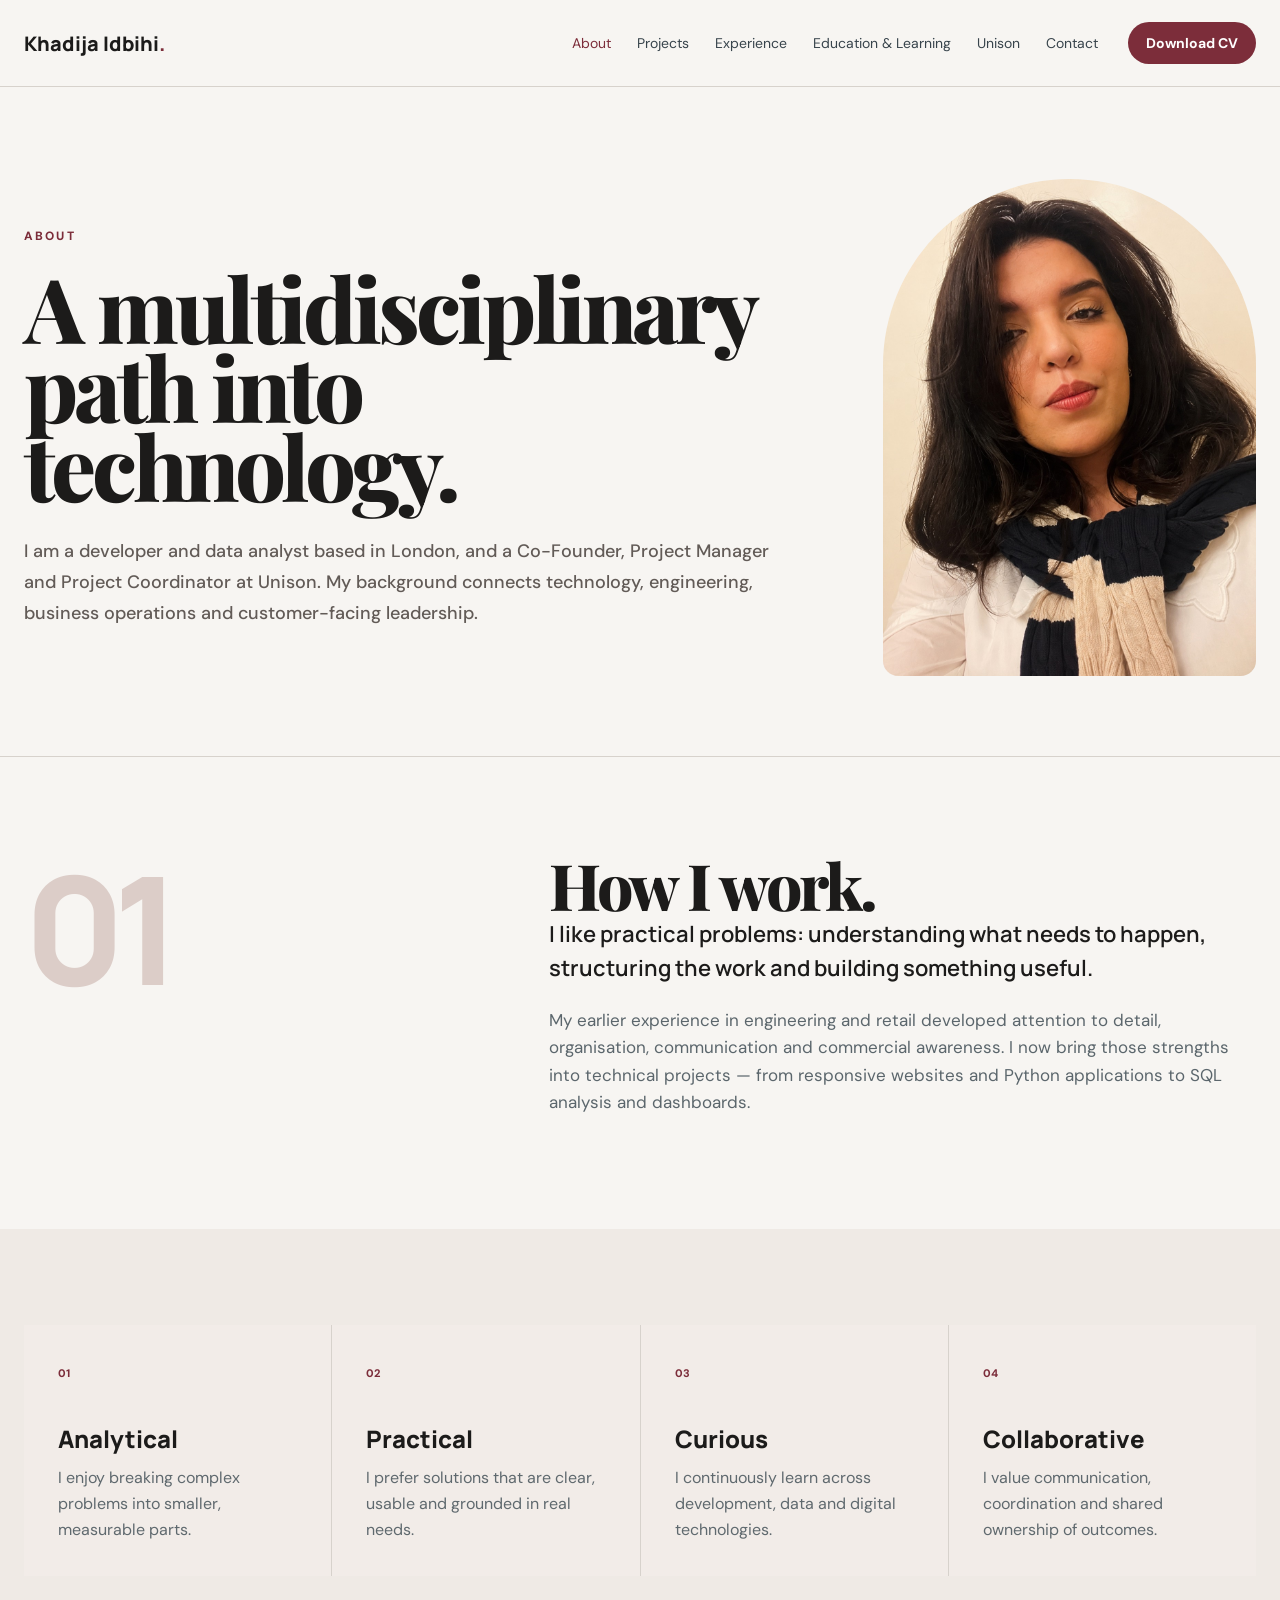
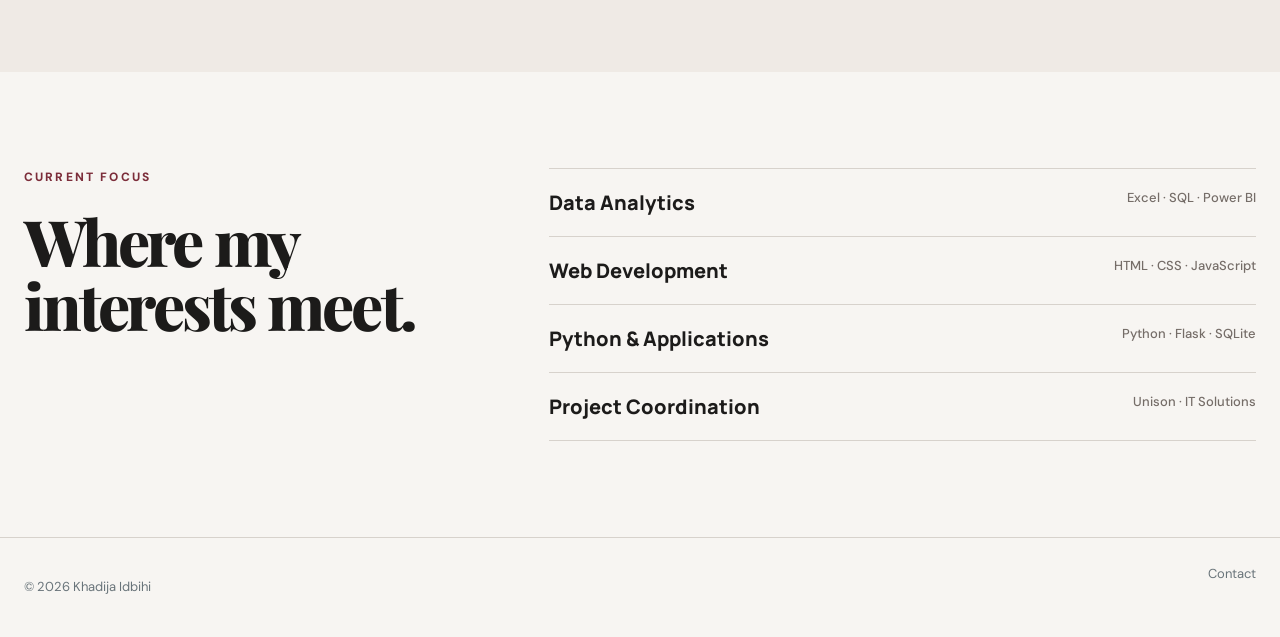
==== about.html @ ddf551ea "nuova versione" ====
<!DOCTYPE html><html lang="en"><head><meta charset="UTF-8"><meta name="viewport" content="width=device-width, initial-scale=1.0"><title>About | Khadija Idbihi</title><link rel="preconnect" href="https://fonts.googleapis.com"><link rel="preconnect" href="https://fonts.gstatic.com" crossorigin><link href="https://fonts.googleapis.com/css2?family=DM+Sans:wght@400;500;600;700&family=Manrope:wght@500;600;700;800&family=Playfair+Display:wght@600;700&display=swap" rel="stylesheet"><link rel="stylesheet" href="./css/style.css"><script defer src="./js/site.js"></script></head><body>
<header class="site-header"><div class="container nav-wrap"><a class="logo" href="./index.html">Khadija Idbihi<span>.</span></a><button class="menu-toggle" aria-label="Open navigation" aria-expanded="false"><span></span><span></span><span></span></button><nav class="main-nav"><a class="active-link" href="./about.html">About</a><a href="./projects.html">Projects</a><a href="./experience.html">Experience</a><a href="./learning.html">Education & Learning</a><a href="./unison.html">Unison</a><a href="./contact.html">Contact</a></nav><a class="btn btn-dark btn-small nav-cv" href="./assets/Khadija_Idbihi_Tech_CV.pdf" download>Download CV</a></div></header>
<main><section class="page-hero"><div class="container about-hero-grid"><div><p class="eyebrow">ABOUT</p><h1>A multidisciplinary<br>path into technology.</h1><p class="about-intro">I am a developer and data analyst based in London, and a Co-Founder, Project Manager and Project Coordinator at Unison. My background connects technology, engineering, business operations and customer-facing leadership.</p></div><figure class="about-portrait"><img src="./images/khadija-profile.jpg" alt="Portrait of Khadija Idbihi"></figure></div></section>
<section class="section"><div class="container story-grid"><div class="story-number">01</div><div><h2>How I work.</h2><p class="lead">I like practical problems: understanding what needs to happen, structuring the work and building something useful.</p><p>My earlier experience in engineering and retail developed attention to detail, organisation, communication and commercial awareness. I now bring those strengths into technical projects — from responsive websites and Python applications to SQL analysis and dashboards.</p></div></div></section>
<section class="section section-soft"><div class="container values-grid"><article><span>01</span><h3>Analytical</h3><p>I enjoy breaking complex problems into smaller, measurable parts.</p></article><article><span>02</span><h3>Practical</h3><p>I prefer solutions that are clear, usable and grounded in real needs.</p></article><article><span>03</span><h3>Curious</h3><p>I continuously learn across development, data and digital technologies.</p></article><article><span>04</span><h3>Collaborative</h3><p>I value communication, coordination and shared ownership of outcomes.</p></article></div></section>
<section class="section"><div class="container about-focus"><div><p class="section-label">CURRENT FOCUS</p><h2>Where my interests meet.</h2></div><div class="interest-lines"><a href="./projects.html">Data Analytics <span>Excel · SQL · Power BI</span></a><a href="./projects.html">Web Development <span>HTML · CSS · JavaScript</span></a><a href="./projects.html">Python & Applications <span>Python · Flask · SQLite</span></a><a href="./unison.html">Project Coordination <span>Unison · IT Solutions</span></a></div></div></section></main>
<footer class="site-footer"><div class="container footer-wrap"><p>© <span data-current-year></span> Khadija Idbihi</p><a href="./contact.html">Contact</a></div></footer></body></html>
---- css/style.css ----
:root{
  --ink:#14212a;
  --muted:#667078;
  --paper:#f7f6f1;
  --white:#fff;
  --line:#dedfd9;
  --teal:#0d6f68;
  --teal-soft:#dbe9e5;
  --terracotta:#c85a37;
  --soft:#ecebe5;
  --dark:#111d24;
  --max:1320px;
}
*{box-sizing:border-box}
html{scroll-behavior:smooth}
body{margin:0;background:var(--paper);color:var(--ink);font-family:'DM Sans',sans-serif;line-height:1.6}
a{color:inherit;text-decoration:none}
button,input{font:inherit}
img{max-width:100%}
.container{width:min(calc(100% - 48px),var(--max));margin:0 auto}
.skip-link{position:absolute;left:-9999px}.skip-link:focus{left:16px;top:16px;z-index:99;background:#fff;padding:10px 14px}
.site-header{position:sticky;top:0;z-index:50;background:rgba(247,246,241,.94);backdrop-filter:blur(14px);border-bottom:1px solid var(--line)}
.nav-wrap{min-height:86px;display:flex;align-items:center;gap:26px}
.logo{font:800 20px 'Manrope',sans-serif;white-space:nowrap}.logo span{color:var(--teal)}
.main-nav{margin-left:auto;display:flex;gap:26px;align-items:center}.main-nav a,.simple-nav a{font-size:14px;color:#38444c}.main-nav a:hover,.main-nav .active-link,.simple-nav a:hover{color:var(--teal)}
.simple-nav{margin-left:auto;display:flex;gap:28px}
.nav-cv{margin-left:4px}
.menu-toggle{display:none;background:none;border:0;padding:7px}.menu-toggle span{display:block;width:24px;height:2px;background:var(--ink);margin:5px}
.btn{display:inline-flex;align-items:center;justify-content:center;min-height:48px;padding:0 22px;border-radius:4px;font-weight:700;font-size:14px;border:1px solid transparent;transition:.2s ease}
.btn:hover{transform:translateY(-2px)}.btn-dark{background:var(--dark);color:#fff}.btn-outline{border-color:#69747b;background:transparent}.btn-small{min-height:42px;padding:0 17px}.btn-light-on-dark{background:#fff;color:var(--dark)}
.eyebrow,.section-label{font-size:12px;font-weight:800;letter-spacing:.16em;color:var(--terracotta);margin:0 0 22px}
.light-label{color:#8bd0c8}
.hero-home{padding:86px 0 72px}.hero-simple{display:grid;grid-template-columns:minmax(0,1.55fr) minmax(300px,.65fr);gap:90px;align-items:end}.hero-copy h1,.page-hero h1,.case-hero h1,.contact-page h1{font:800 clamp(66px,9vw,142px)/.88 'Manrope',sans-serif;letter-spacing:-.07em;margin:0;color:#0e1a22}.hero-role{font:700 clamp(23px,2vw,34px) 'Manrope',sans-serif;margin:34px 0 14px}.hero-description{max-width:780px;font-size:18px;color:#49545b;margin:0}.hero-actions{display:flex;gap:12px;margin-top:32px}.hero-facts{display:flex;gap:52px;border-top:1px solid var(--line);margin-top:46px;padding-top:22px;flex-wrap:wrap}.hero-facts span{font-weight:700;font-size:14px}.hero-facts small{display:block;color:var(--muted);font-weight:600;font-size:10px;letter-spacing:.12em;text-transform:uppercase;margin-bottom:5px}
.hero-intro-card{border-top:4px solid var(--teal);padding:26px 0 8px}.intro-number{display:block;color:var(--teal);font-size:12px;font-weight:800;letter-spacing:.12em;margin-bottom:62px}.hero-intro-card p{font:600 23px/1.45 'Manrope',sans-serif;margin:0 0 34px}.arrow-link{display:inline-flex;gap:8px;align-items:center;font-weight:800;font-size:14px}.arrow-link:hover{color:var(--teal)}
.home-strip{border-top:1px solid var(--line);border-bottom:1px solid var(--line)}.strip-grid{display:grid;grid-template-columns:repeat(4,1fr)}.strip-grid>div{padding:25px 26px;border-right:1px solid var(--line)}.strip-grid>div:first-child{border-left:1px solid var(--line)}.strip-grid span{color:var(--terracotta);font-size:11px;font-weight:800}.strip-grid strong{display:block;font:700 16px 'Manrope',sans-serif;margin-top:12px}.strip-grid p{margin:5px 0 0;color:var(--muted);font-size:13px}
.section{padding:96px 0}.section-soft{background:var(--soft)}.section-dark{background:var(--dark);color:#fff}.section-heading{display:flex;justify-content:space-between;align-items:flex-end;gap:30px;margin-bottom:46px}.section-heading h2,.home-unison h2,.home-footer-cta h2,.story-grid h2,.case-two-col h2,.about-focus h2,.unison-story h2,.future-links h2{font:800 clamp(36px,5vw,68px)/1 'Manrope',sans-serif;letter-spacing:-.05em;margin:0}.compact-heading{align-items:flex-end}
.projects-grid{display:grid;grid-template-columns:repeat(2,1fr);gap:26px}.projects-grid-home{grid-template-columns:repeat(3,1fr)}.project-card{background:#fff;border:1px solid var(--line);display:flex;flex-direction:column;min-width:0}.project-card-compact .project-card-body p{font-size:14px}.project-visual{height:270px;padding:24px;display:flex;flex-direction:column;justify-content:space-between;overflow:hidden;position:relative}.project-visual:after{content:'';width:210px;height:210px;border:1px solid rgba(255,255,255,.22);position:absolute;border-radius:50%;right:-42px;bottom:-90px}.project-visual-kicker{font-size:11px;letter-spacing:.12em;text-transform:uppercase;font-weight:800}.project-visual strong{font:800 clamp(38px,5vw,76px)/1 'Manrope',sans-serif;letter-spacing:-.06em}.project-visual small{font-size:13px}.visual-data{background:#112129;color:#aee0d9}.visual-web{background:#d9d8d1;color:#182027}.visual-python{background:#0d6f68;color:#fff}.visual-cloud{background:#c85a37;color:#fff}.project-card-body{padding:26px;display:flex;flex-direction:column;flex:1}.project-meta{display:flex;justify-content:space-between;color:var(--muted);font-size:11px;text-transform:uppercase;letter-spacing:.08em;font-weight:700}.project-card h2{font:800 27px/1.1 'Manrope',sans-serif;letter-spacing:-.04em;margin:18px 0 12px}.project-card p{color:#566168;margin:0 0 22px}.tags{display:flex;flex-wrap:wrap;gap:7px;margin:auto 0 22px}.tags span{font-size:11px;background:#f0f2f2;padding:6px 9px;border-radius:2px;font-weight:700}
.home-unison{border-top:1px solid var(--line)}.unison-teaser{display:grid;grid-template-columns:1fr 1fr;gap:80px;align-items:start}.unison-teaser p{font-size:18px;color:#4f5a60;margin-top:0}.role-line{font-size:14px!important;color:var(--ink)!important}.home-footer-cta{background:var(--teal);color:#fff;padding:66px 0}.cta-row{display:flex;align-items:end;justify-content:space-between;gap:30px}.home-footer-cta .section-label{color:#d4eee9}.home-footer-cta h2{color:#fff}
.site-footer{border-top:1px solid var(--line);padding:26px 0}.footer-wrap{display:flex;justify-content:space-between;gap:20px;color:#69747a;font-size:13px}.footer-wrap div{display:flex;gap:22px}
.page-hero{padding:92px 0 80px;border-bottom:1px solid var(--line)}.page-hero-grid{display:grid;grid-template-columns:1.3fr .7fr;gap:90px;align-items:end}.page-hero h1{font-size:clamp(58px,7vw,108px)}.page-hero-grid>p{font:500 20px/1.55 'Manrope',sans-serif;color:#59646a;margin:0 0 8px}
.projects-toolbar{display:flex;justify-content:space-between;gap:24px;align-items:center;margin-bottom:40px}.filter-bar{display:flex;gap:8px;flex-wrap:wrap}.filter-bar button{border:1px solid #bdc4c7;background:transparent;padding:10px 14px;cursor:pointer;font-size:13px;font-weight:700;color:#475259}.filter-bar button.active,.filter-bar button:hover{background:var(--dark);color:#fff;border-color:var(--dark)}.project-count{font-size:12px;color:var(--muted);font-weight:700}.projects-grid-all{grid-template-columns:repeat(2,1fr)}
.story-grid,.case-two-col,.unison-story,.future-links,.about-focus,.transferable{display:grid;grid-template-columns:.75fr 1.25fr;gap:100px}.story-number{font:800 150px/1 'Manrope',sans-serif;color:#d7d9d5;letter-spacing:-.08em}.lead{font:600 22px/1.55 'Manrope',sans-serif;margin-top:0}.story-grid p:not(.lead),.case-two-col p,.unison-story p{color:#5b666c;font-size:17px}.values-grid{display:grid;grid-template-columns:repeat(4,1fr);gap:1px;background:#d7d9d5}.values-grid article{background:var(--soft);padding:34px}.values-grid article span,.role-grid article span,.service-grid article span{font-size:11px;font-weight:800;color:var(--terracotta)}.values-grid h3,.role-grid h3{font:800 24px 'Manrope',sans-serif;margin:38px 0 10px}.values-grid p{color:#5f696e;margin:0}.interest-lines a{display:flex;justify-content:space-between;gap:20px;border-top:1px solid var(--line);padding:20px 0;font:800 20px 'Manrope',sans-serif}.interest-lines a:last-child{border-bottom:1px solid var(--line)}.interest-lines span{font:500 13px 'DM Sans',sans-serif;color:var(--muted)}
.timeline-page article{display:grid;grid-template-columns:220px 1fr;gap:60px;padding:34px 0;border-top:1px solid var(--line)}.timeline-page article:last-child{border-bottom:1px solid var(--line)}.timeline-page time{font-weight:800;color:var(--terracotta);font-size:13px}.timeline-page span{font-size:12px;color:var(--muted);text-transform:uppercase;letter-spacing:.08em}.timeline-page h2{font:800 31px 'Manrope',sans-serif;margin:9px 0}.timeline-page p{color:#5c676d;margin:0;max-width:780px}.skill-pills{display:flex;flex-wrap:wrap;gap:10px}.skill-pills span{border:1px solid #42515b;padding:11px 14px;font-size:13px;color:#e5ecef}
.education-list article{display:grid;grid-template-columns:220px 1fr;padding:26px 0;border-top:1px solid var(--line)}.education-list article:last-child{border-bottom:1px solid var(--line)}.education-list span{color:var(--terracotta);font-size:13px;font-weight:800}.education-list h3{font:800 25px 'Manrope',sans-serif;margin:0 0 3px}.education-list p{color:var(--muted);margin:0}.learning-grid{display:grid;grid-template-columns:repeat(2,1fr);gap:1px;background:#d5d8d6}.learning-card{background:var(--soft);padding:30px;display:grid;grid-template-columns:54px 1fr;gap:20px}.learning-index{font:800 22px 'Manrope',sans-serif;color:#aeb5b6}.learning-area{font-size:11px;text-transform:uppercase;letter-spacing:.1em;color:var(--teal);font-weight:800}.learning-card h2{font:800 23px/1.2 'Manrope',sans-serif;margin:13px 0 7px}.learning-card p{margin:0;color:var(--muted)}.learning-note{color:var(--muted);font-size:13px;margin-top:26px}.learning-note code{background:#e0e4e4;padding:2px 5px}
.case-hero{padding:84px 0}.case-hero h1{font-size:clamp(52px,7vw,106px);max-width:1100px}.case-summary{font:500 20px/1.55 'Manrope',sans-serif;max-width:820px;color:#566168}.case-meta{display:flex;gap:50px;margin:34px 0}.case-meta small{display:block;color:var(--muted);text-transform:uppercase;font-size:10px;letter-spacing:.12em}.case-meta strong{font-size:14px}.case-visual{height:440px;padding:40px;margin-top:54px;display:flex;flex-direction:column;justify-content:space-between}.case-visual span{font-size:12px;letter-spacing:.12em;text-transform:uppercase;font-weight:800}.case-visual strong{font:800 clamp(70px,12vw,180px)/.8 'Manrope',sans-serif;letter-spacing:-.08em}.case-visual small{font-size:16px}.case-tags{margin-top:25px}.process-list{list-style:none;margin:0;padding:0}.process-list li{display:grid;grid-template-columns:55px 1fr;gap:20px;padding:20px 0;border-top:1px solid var(--line)}.process-list li:last-child{border-bottom:1px solid var(--line)}.process-list span{font-size:11px;color:var(--terracotta);font-weight:800}.process-list p{margin:0;color:var(--ink)}.outcomes-list{margin:0;padding-left:18px}.outcomes-list li{margin:0 0 15px}.case-actions{display:flex;gap:10px;margin-top:32px;flex-wrap:wrap}.project-note{color:#c7d0d4;font-size:13px}
.unison-hero{padding:110px 0 100px;background:var(--dark);color:#fff}.unison-hero .eyebrow{color:#83cfc6}.unison-hero h1{font:800 clamp(110px,20vw,320px)/.75 'Manrope',sans-serif;letter-spacing:-.09em;margin:30px 0 54px}.unison-subtitle{font:600 clamp(22px,3vw,40px) 'Manrope',sans-serif;max-width:900px}.launch-badge{display:inline-block;border:1px solid #48606b;padding:10px 14px;color:#b8c5ca;font-size:12px}.role-grid{display:grid;grid-template-columns:repeat(3,1fr);gap:1px;background:#d2d5d3}.role-grid article{background:var(--soft);padding:34px}.role-grid p{color:#5b666c}.service-grid{display:grid;grid-template-columns:repeat(4,1fr);border-top:1px solid #394850;border-left:1px solid #394850}.service-grid article{padding:35px;border-right:1px solid #394850;border-bottom:1px solid #394850}.service-grid h3{font:700 24px 'Manrope',sans-serif}.social-launch-grid{display:grid;grid-template-columns:1fr 1fr;gap:10px}.social-launch-grid a{display:flex;justify-content:space-between;gap:20px;padding:20px;border:1px solid var(--line);font-weight:800}.social-launch-grid a span{color:var(--muted);font-weight:500;font-size:12px}
.contact-page{min-height:calc(100vh - 150px);padding:100px 0}.contact-page-grid{display:grid;grid-template-columns:1.2fr .8fr;gap:90px}.contact-page h1{font-size:clamp(60px,8vw,120px)}.contact-page-grid>div>p:last-child{font-size:18px;color:#5c676e;max-width:720px}.contact-stack a,.contact-stack>div{display:block;border-top:1px solid var(--line);padding:22px 0}.contact-stack>*:last-child{border-bottom:1px solid var(--line)}.contact-stack span{display:block;font-size:10px;text-transform:uppercase;letter-spacing:.12em;color:var(--muted);font-weight:800}.contact-stack strong{font:700 18px 'Manrope',sans-serif;display:block;margin-top:5px}
/* Portfolio refinements */
.hero-unison-role{margin:0 0 16px;font:700 15px/1.5 'Manrope',sans-serif;color:var(--teal)}
.hero-unison-role a{text-decoration:underline;text-underline-offset:3px}
.hero-unison-role span{font-weight:600;color:var(--muted)}
.page-hero-clean{padding:74px 0 62px}
.page-hero-clean .page-hero-grid{align-items:center}
.page-hero-clean h1{font-size:clamp(54px,6.4vw,94px)}
.page-hero-note{max-width:520px;border-left:3px solid var(--teal);padding-left:24px}
.page-hero-note strong{font:800 18px 'Manrope',sans-serif;color:var(--ink)}
.page-hero-note p{font:400 16px/1.65 'DM Sans',sans-serif;color:var(--muted);margin:8px 0 0}

/* Tablet */
@media(max-width:1180px){
  .container{width:min(calc(100% - 40px),var(--max))}
  .nav-wrap{gap:18px}
  .main-nav{gap:17px}
  .main-nav a{font-size:12px}
  .hero-simple{grid-template-columns:minmax(0,1.35fr) minmax(270px,.65fr);gap:54px}
  .hero-copy h1{font-size:clamp(72px,10vw,118px)}
  .projects-grid-home{grid-template-columns:repeat(2,1fr)}
  .project-card h2{font-size:24px}
  .page-hero-grid{gap:54px}
  .values-grid,.service-grid{grid-template-columns:repeat(2,1fr)}
}

@media(max-width:960px){
  .nav-wrap{min-height:74px}
  .menu-toggle{display:block;margin-left:auto}
  .main-nav{display:none;position:absolute;top:74px;left:0;right:0;background:var(--paper);padding:24px 22px;border-bottom:1px solid var(--line);flex-direction:column;align-items:flex-start;gap:18px;box-shadow:0 14px 28px rgba(20,33,42,.08)}
  .main-nav.open{display:flex}
  .main-nav a{font-size:15px}
  .nav-cv{display:none}
  .hero-simple,.page-hero-grid,.story-grid,.case-two-col,.unison-story,.future-links,.about-focus,.transferable,.contact-page-grid{grid-template-columns:1fr;gap:38px}
  .hero-home{padding:64px 0 54px}
  .hero-intro-card{max-width:none;border-top-width:2px}
  .intro-number{margin-bottom:18px}
  .hero-intro-card p{font-size:20px;max-width:720px}
  .strip-grid{grid-template-columns:repeat(2,1fr)}
  .strip-grid>div:nth-child(3){border-left:1px solid var(--line)}
  .projects-grid-all{grid-template-columns:repeat(2,1fr)}
  .page-hero{padding:64px 0 54px}
  .page-hero-grid>p{font-size:17px}
  .page-hero-note{max-width:680px}
  .unison-teaser{grid-template-columns:1fr;gap:34px}
  .timeline-page article,.education-list article{grid-template-columns:170px 1fr;gap:32px}
  .contact-page{padding:72px 0}
}

/* Mobile */
@media(max-width:640px){
  .container{width:min(calc(100% - 28px),var(--max))}
  .logo{font-size:18px}
  .hero-home{padding:44px 0 42px}
  .eyebrow,.section-label{font-size:10px;margin-bottom:14px}
  .hero-copy h1{font-size:clamp(58px,20vw,82px);line-height:.9}
  .hero-role{font-size:22px;margin:24px 0 8px}
  .hero-unison-role{font-size:13px;margin-bottom:14px}
  .hero-description{font-size:16px;line-height:1.65}
  .hero-actions{flex-direction:column;align-items:stretch}
  .hero-actions .btn{width:100%}
  .hero-facts{display:grid;grid-template-columns:1fr 1fr;gap:18px 24px;margin-top:34px}
  .hero-facts span:last-child{grid-column:1/-1}
  .hero-intro-card{padding-top:20px}
  .hero-intro-card p{font-size:18px}
  .strip-grid{grid-template-columns:1fr}
  .strip-grid>div,.strip-grid>div:nth-child(3){border-left:1px solid var(--line);border-right:1px solid var(--line)}
  .section{padding:62px 0}
  .section-heading h2,.home-unison h2,.home-footer-cta h2,.story-grid h2,.case-two-col h2,.about-focus h2,.unison-story h2,.future-links h2{font-size:38px}
  .projects-grid,.projects-grid-home,.projects-grid-all,.learning-grid,.role-grid,.values-grid,.service-grid,.social-launch-grid{grid-template-columns:1fr}
  .project-visual{height:220px}
  .project-card-body{padding:22px}
  .project-card h2{font-size:24px}
  .page-hero,.page-hero-clean{padding:48px 0 42px}
  .page-hero h1,.page-hero-clean h1{font-size:clamp(48px,15vw,68px);line-height:.95}
  .page-hero-note{padding-left:18px}
  .page-hero-note strong{font-size:16px}
  .page-hero-note p{font-size:15px}
  .projects-toolbar{display:block;margin-bottom:28px}
  .filter-bar{display:grid;grid-template-columns:1fr 1fr;gap:7px}
  .filter-bar button{width:100%;padding:11px 8px;font-size:12px}
  .project-count{display:block;margin-top:14px}
  .timeline-page article,.education-list article{grid-template-columns:1fr;gap:8px;padding:24px 0}
  .learning-card{grid-template-columns:42px 1fr;padding:22px;gap:14px}
  .case-meta{display:grid;grid-template-columns:1fr 1fr;gap:18px}
  .case-visual{height:260px;padding:24px}
  .case-visual strong{font-size:64px}
  .unison-hero{padding:70px 0 62px}
  .unison-hero h1{font-size:clamp(88px,30vw,140px);margin:24px 0 38px}
  .contact-page{padding:54px 0}
  .contact-page h1{font-size:clamp(54px,18vw,78px)}
  .cta-row{display:block}
  .home-footer-cta .btn{margin-top:24px;width:100%}
  .footer-wrap{flex-direction:column;gap:10px}
  .footer-wrap div{flex-wrap:wrap}
}


/* =========================================================
   Burgundy + Soft Stone visual system — Portfolio V3
   ========================================================= */
:root{
  --ink:#1C1B1A;
  --muted:#756D68;
  --paper:#F7F5F2;
  --white:#FFFFFF;
  --line:#D7D2CC;
  --teal:#7C2D3A;
  --teal-soft:#F1E1DE;
  --terracotta:#9A4B59;
  --soft:#EFEAE5;
  --dark:#1C1B1A;
  --burgundy:#7C2D3A;
  --burgundy-deep:#5F202C;
  --rose:#CFA7A0;
  --stone:#D7D2CC;
  --max:1320px;
}
body{background:var(--paper);color:var(--ink)}
.site-header{background:rgba(247,245,242,.94);border-color:var(--line)}
.logo span,.main-nav a:hover,.main-nav .active-link,.simple-nav a:hover,.arrow-link:hover{color:var(--burgundy)}
.btn{border-radius:999px}
.btn-dark{background:var(--burgundy);color:#fff}
.btn-dark:hover{background:var(--burgundy-deep)}
.btn-outline{border-color:#9D918B;background:rgba(255,255,255,.25)}
.eyebrow,.section-label{color:var(--burgundy);letter-spacing:.18em}
.hero-copy h1,.page-hero h1,.case-hero h1,.contact-page h1,.section-heading h2,.home-unison h2,.home-footer-cta h2,.story-grid h2,.case-two-col h2,.about-focus h2,.unison-story h2,.future-links h2{
  font-family:'Playfair Display',serif;
  letter-spacing:-.045em;
  color:var(--ink);
}
.hero-copy h1{font-weight:700;line-height:.84}
.hero-role{font-family:'Manrope',sans-serif;color:var(--ink)}
.hero-unison-role{color:var(--burgundy);font-weight:700}
.hero-unison-role span{color:var(--muted)}
.hero-description{color:#5F5854}
.hero-facts{border-color:var(--stone)}
.hero-home{padding:78px 0 72px}
.hero-profile-layout{display:grid;grid-template-columns:minmax(0,1.12fr) minmax(330px,.72fr);gap:84px;align-items:center}
.hero-portrait{margin:0;position:relative;max-width:500px;justify-self:end;width:100%}
.hero-portrait:before{content:'';position:absolute;inset:22px -22px -22px 22px;border:1px solid var(--rose);z-index:0}
.hero-portrait img{position:relative;z-index:1;display:block;width:100%;aspect-ratio:3/4;object-fit:cover;object-position:center 35%;filter:none}

/* Keep the homepage concise: work + Unison, not a long CV page. */
.home-featured{border-top:1px solid var(--line)}
.projects-grid-home{grid-template-columns:repeat(3,minmax(0,1fr));gap:22px}
.project-card{background:#fff;border:1px solid var(--line);border-radius:16px;overflow:hidden;transition:transform .22s ease,box-shadow .22s ease}
.project-card:hover{transform:translateY(-4px);box-shadow:0 18px 40px rgba(66,39,43,.08)}
.project-visual.project-image{height:auto;aspect-ratio:16/9;padding:0;background:#ddd;display:block;position:relative;overflow:hidden}
.project-visual.project-image:after{display:none}
.project-image img{width:100%;height:100%;display:block;object-fit:cover;transition:transform .35s ease}
.project-card:hover .project-image img{transform:scale(1.018)}
.project-image-label{position:absolute;left:16px;top:16px;background:rgba(247,245,242,.94);color:var(--burgundy);padding:7px 10px;border-radius:999px;font-size:10px;letter-spacing:.1em;text-transform:uppercase;font-weight:800;backdrop-filter:blur(8px)}
.project-card-body{padding:25px}
.project-card h2{font-family:'Manrope',sans-serif;color:var(--ink)}
.project-card p{color:#665E5A}
.project-meta span:first-child{color:var(--burgundy)}
.tags span{background:#F2ECE9;color:#594E4A;border-radius:999px;padding:6px 10px}

.home-unison{background:#F0E8E4;border-color:var(--line)}
.home-unison .section-label{color:var(--burgundy)}
.home-footer-cta{background:var(--burgundy)}
.home-footer-cta .section-label{color:#E8C8C2}
.home-footer-cta h2{color:#fff}
.btn-light-on-dark{background:#fff;color:var(--burgundy)}

.page-hero-minimal{padding:74px 0 58px;border-bottom:1px solid var(--line)}
.page-hero-minimal h1{font-size:clamp(64px,8vw,118px);max-width:1000px}
.projects-toolbar{margin-bottom:34px}
.filter-bar button{border-color:#C8BEB8;color:#5D5551;border-radius:999px;background:transparent}
.filter-bar button.active,.filter-bar button:hover{background:var(--burgundy);border-color:var(--burgundy);color:#fff}
.projects-grid-all{grid-template-columns:repeat(2,minmax(0,1fr));gap:28px}
.project-count{color:var(--muted)}

.about-hero-grid{display:grid;grid-template-columns:minmax(0,1.15fr) minmax(300px,.55fr);gap:80px;align-items:center}
.about-intro{font:500 18px/1.7 'DM Sans',sans-serif;color:#625B57;max-width:780px;margin:32px 0 0}
.about-portrait{margin:0;width:100%;max-width:390px;justify-self:end}
.about-portrait img{display:block;width:100%;aspect-ratio:3/4;object-fit:cover;object-position:center 35%;border-radius:220px 220px 18px 18px}
.story-number{color:#DCCDC8}
.values-grid{background:var(--stone)}
.values-grid article,.role-grid article,.learning-card{background:#F2ECE8}
.values-grid article span,.role-grid article span,.service-grid article span,.timeline-page time,.education-list span{color:var(--burgundy)}
.interest-lines a:hover{color:var(--burgundy)}
.learning-grid{background:var(--stone)}
.learning-area{color:var(--burgundy)}

.case-visual.case-image{height:auto;aspect-ratio:16/9;padding:0;position:relative;overflow:hidden;background:#e6dfda}
.case-image img{width:100%;height:100%;object-fit:cover;display:block}
.case-image>span{position:absolute;left:22px;top:22px;background:rgba(247,245,242,.95);color:var(--burgundy);padding:8px 12px;border-radius:999px}
.process-list span{color:var(--burgundy)}

.unison-hero{background:#25191C}
.unison-hero .eyebrow{color:#D9AFA8}
.unison-hero h1{font-family:'Playfair Display',serif;letter-spacing:-.06em}
.launch-badge{border-color:#76505A;color:#E3CFCA}

@media(max-width:1100px){
  .hero-profile-layout{grid-template-columns:minmax(0,1fr) minmax(280px,.55fr);gap:52px}
  .hero-portrait{max-width:390px}
  .about-hero-grid{gap:48px}
  .projects-grid-home{grid-template-columns:repeat(2,minmax(0,1fr))}
  .projects-grid-home .project-card:last-child{grid-column:1/-1;max-width:calc(50% - 11px)}
}

@media(max-width:960px){
  .main-nav{background:var(--paper);box-shadow:0 18px 30px rgba(60,35,39,.08)}
  .hero-profile-layout,.about-hero-grid{grid-template-columns:1fr;gap:44px}
  .hero-portrait{justify-self:start;max-width:420px}
  .about-portrait{justify-self:start;max-width:340px}
  .projects-grid-all{grid-template-columns:repeat(2,minmax(0,1fr))}
}

@media(max-width:700px){
  .hero-home{padding:46px 0 52px}
  .hero-profile-layout{gap:36px}
  .hero-copy h1{font-size:clamp(62px,21vw,92px)}
  .hero-role{font-size:22px}
  .hero-portrait{max-width:none;width:88%;margin:2px auto 0}
  .hero-portrait:before{inset:14px -14px -14px 14px}
  .projects-grid-home,.projects-grid-all{grid-template-columns:1fr}
  .projects-grid-home .project-card:last-child{grid-column:auto;max-width:none}
  .project-card{border-radius:13px}
  .project-card-body{padding:21px}
  .section-heading{align-items:flex-start;flex-direction:column;margin-bottom:30px}
  .section-heading h2,.home-unison h2,.home-footer-cta h2,.story-grid h2,.about-focus h2{font-size:44px}
  .page-hero-minimal{padding:48px 0 38px}
  .page-hero-minimal h1{font-size:clamp(54px,16vw,76px)}
  .filter-bar{grid-template-columns:1fr 1fr}
  .filter-bar button:last-child{grid-column:1/-1}
  .about-portrait{max-width:280px;margin:0 auto}
}

@media(max-width:430px){
  .container{width:min(calc(100% - 24px),var(--max))}
  .nav-wrap{min-height:68px}
  .main-nav{top:68px}
  .hero-copy h1{font-size:clamp(56px,20vw,78px)}
  .hero-actions{gap:9px}
  .hero-actions .btn{min-height:46px}
  .hero-facts{grid-template-columns:1fr;gap:15px}
  .hero-facts span:last-child{grid-column:auto}
  .hero-portrait{width:92%}
  .filter-bar{grid-template-columns:1fr}
  .filter-bar button:last-child{grid-column:auto}
  .project-image-label{left:12px;top:12px;font-size:9px}
}
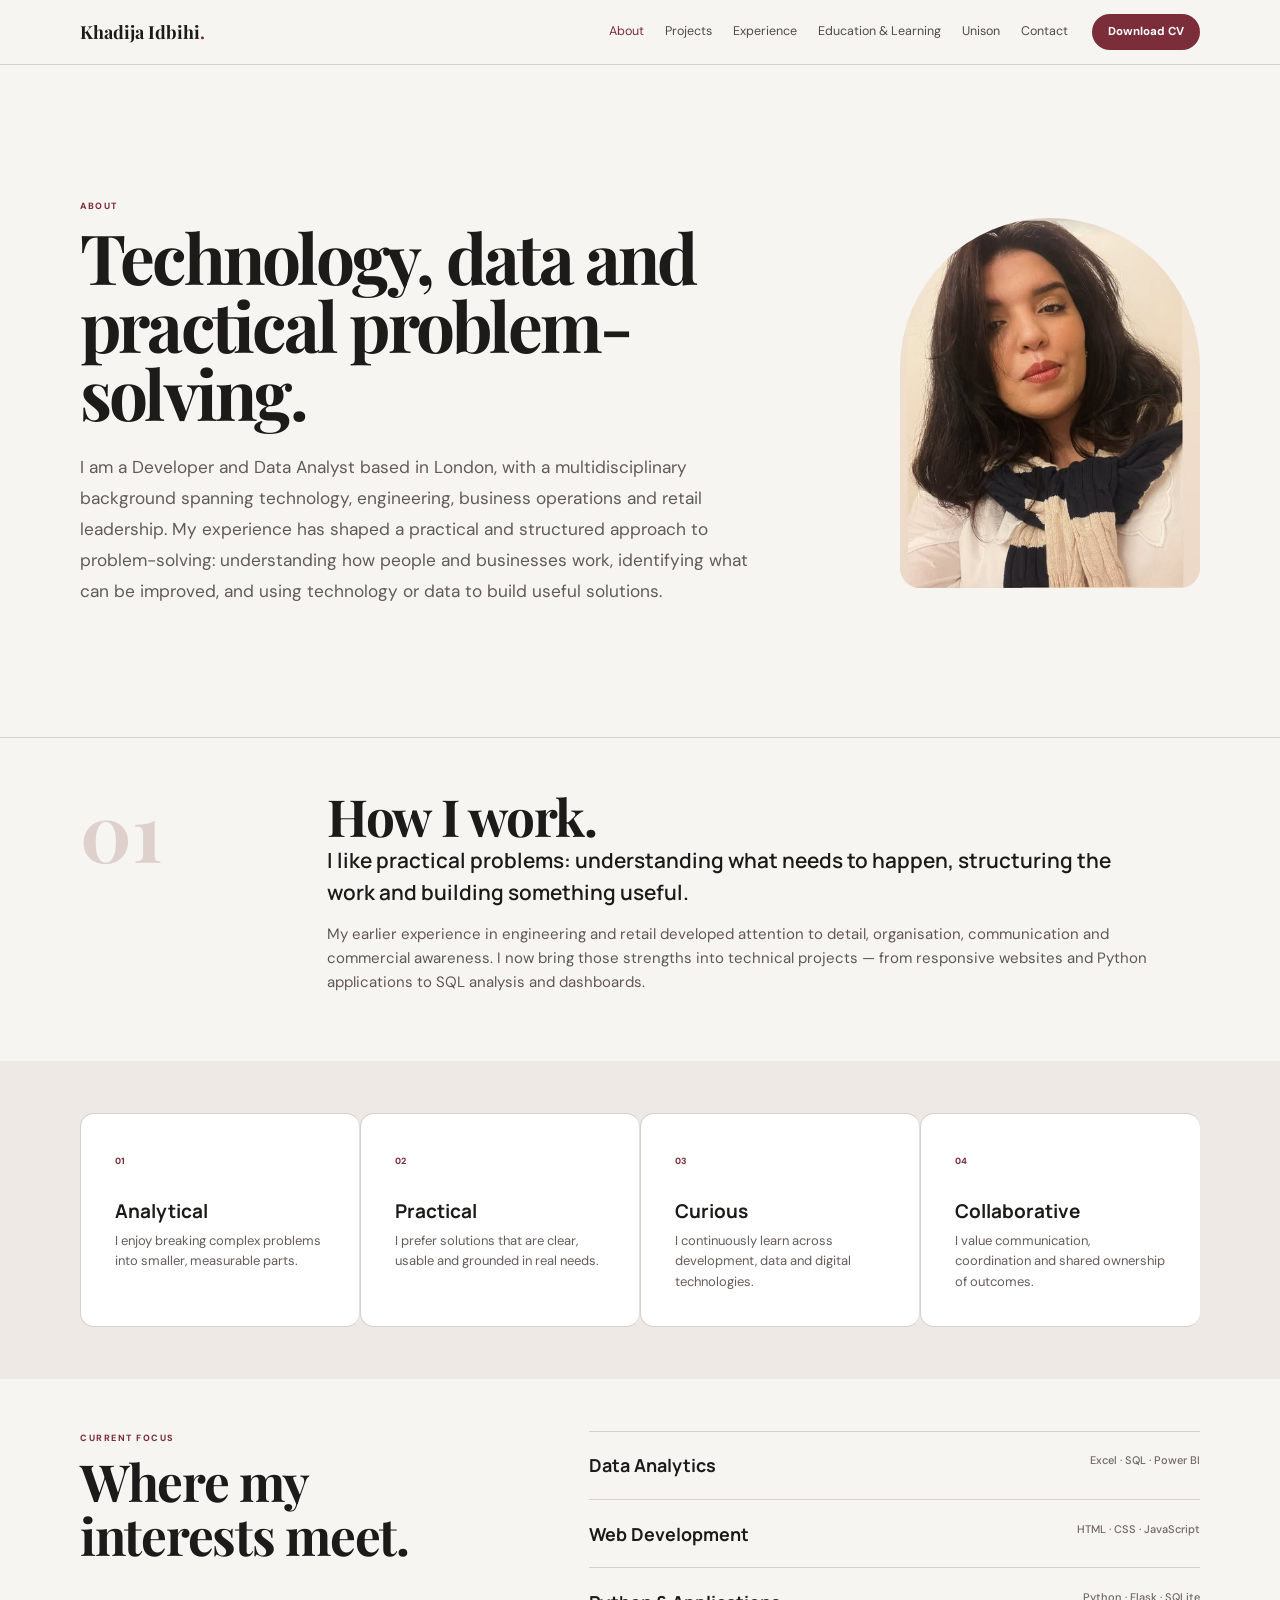
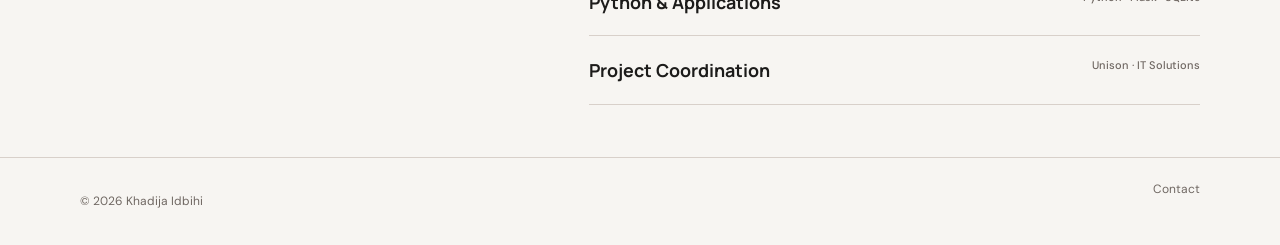
==== commit 53ebe289: "about page" ====
--- a/about.html
+++ b/about.html
@@ -1,6 +1,24 @@
-<!DOCTYPE html><html lang="en"><head><meta charset="UTF-8"><meta name="viewport" content="width=device-width, initial-scale=1.0"><title>About | Khadija Idbihi</title><link rel="preconnect" href="https://fonts.googleapis.com"><link rel="preconnect" href="https://fonts.gstatic.com" crossorigin><link href="https://fonts.googleapis.com/css2?family=DM+Sans:wght@400;500;600;700&family=Manrope:wght@500;600;700;800&family=Playfair+Display:wght@600;700&display=swap" rel="stylesheet"><link rel="stylesheet" href="./css/style.css"><script defer src="./js/site.js"></script></head><body>
+<!DOCTYPE html><html lang="en"><head><meta charset="UTF-8"><meta name="viewport" content="width=device-width, initial-scale=1.0"><title>About | Khadija Idbihi</title><link rel="preconnect" href="https://fonts.googleapis.com"><link rel="preconnect" href="https://fonts.gstatic.com" crossorigin><link href="https://fonts.googleapis.com/css2?family=DM+Sans:wght@400;500;600;700&family=Manrope:wght@500;600;700;800&family=Playfair+Display:wght@600;700&display=swap" rel="stylesheet"><link rel="stylesheet" href="./css/style.css"><script defer src="./js/site.js"></script><style>
+/* About page layout override — self-contained so only this file needs replacing */
+.about-hero-grid{display:grid;grid-template-columns:minmax(0,1.35fr) minmax(280px,.65fr);gap:clamp(3rem,7vw,7rem);align-items:center;min-height:560px;padding-block:clamp(4rem,7vw,7rem)}
+.about-hero-grid h1{font-size:clamp(3.25rem,5.4vw,5.7rem);line-height:.98;max-width:820px;margin:.65rem 0 1.6rem}
+.about-intro{font-size:1.08rem;line-height:1.8;max-width:760px}
+.about-portrait{justify-self:end;width:min(100%,360px);margin:0}
+.about-portrait img{display:block;width:100%;aspect-ratio:4/5;object-fit:cover;border-radius:180px 180px 24px 24px}
+.story-grid{display:grid;grid-template-columns:170px minmax(0,820px);gap:clamp(2rem,6vw,7rem);align-items:start}
+.story-number{font-family:'Playfair Display',serif;font-size:5rem;line-height:1;color:#ded0cc}
+.story-grid h2,.about-focus h2{font-size:clamp(2.4rem,4vw,4rem);line-height:1.05;margin-top:0}
+.story-grid .lead{font-size:1.3rem;line-height:1.55}
+.values-grid{grid-template-columns:repeat(4,1fr);gap:0}
+.values-grid article{padding:2.1rem;border-right:1px solid rgba(40,30,30,.14)}
+.values-grid article:last-child{border-right:0}
+.about-focus{display:grid;grid-template-columns:.8fr 1.2fr;gap:clamp(3rem,8vw,8rem);align-items:start}
+.interest-lines a{padding:1.35rem 0;font-size:1.12rem}
+@media(max-width:900px){.about-hero-grid{grid-template-columns:1fr .55fr;gap:2.5rem;min-height:auto}.about-hero-grid h1{font-size:clamp(2.8rem,6.5vw,4.5rem)}.story-grid{grid-template-columns:90px 1fr;gap:2rem}.values-grid{grid-template-columns:repeat(2,1fr)}.about-focus{grid-template-columns:1fr;gap:2rem}}
+@media(max-width:640px){.about-hero-grid{grid-template-columns:1fr;padding-block:3rem}.about-hero-grid h1{font-size:clamp(2.6rem,13vw,3.8rem)}.about-portrait{justify-self:start;width:min(82%,320px)}.story-grid{grid-template-columns:1fr}.story-number{font-size:3.5rem}.values-grid{grid-template-columns:1fr}.values-grid article{border-right:0;border-bottom:1px solid rgba(40,30,30,.14)}.about-focus{grid-template-columns:1fr}}
+</style></head><body>
 <header class="site-header"><div class="container nav-wrap"><a class="logo" href="./index.html">Khadija Idbihi<span>.</span></a><button class="menu-toggle" aria-label="Open navigation" aria-expanded="false"><span></span><span></span><span></span></button><nav class="main-nav"><a class="active-link" href="./about.html">About</a><a href="./projects.html">Projects</a><a href="./experience.html">Experience</a><a href="./learning.html">Education & Learning</a><a href="./unison.html">Unison</a><a href="./contact.html">Contact</a></nav><a class="btn btn-dark btn-small nav-cv" href="./assets/Khadija_Idbihi_Tech_CV.pdf" download>Download CV</a></div></header>
-<main><section class="page-hero"><div class="container about-hero-grid"><div><p class="eyebrow">ABOUT</p><h1>A multidisciplinary<br>path into technology.</h1><p class="about-intro">I am a developer and data analyst based in London, and a Co-Founder, Project Manager and Project Coordinator at Unison. My background connects technology, engineering, business operations and customer-facing leadership.</p></div><figure class="about-portrait"><img src="./images/khadija-profile.jpg" alt="Portrait of Khadija Idbihi"></figure></div></section>
+<main><section class="page-hero"><div class="container about-hero-grid"><div><p class="eyebrow">ABOUT</p><h1>Technology, data and<br>practical problem-solving.</h1><p class="about-intro">I am a Developer and Data Analyst based in London, with a multidisciplinary background spanning technology, engineering, business operations and retail leadership. My experience has shaped a practical and structured approach to problem-solving: understanding how people and businesses work, identifying what can be improved, and using technology or data to build useful solutions.</p></div><figure class="about-portrait"><img src="./images/khadija-profile.jpg" alt="Portrait of Khadija Idbihi"></figure></div></section>
 <section class="section"><div class="container story-grid"><div class="story-number">01</div><div><h2>How I work.</h2><p class="lead">I like practical problems: understanding what needs to happen, structuring the work and building something useful.</p><p>My earlier experience in engineering and retail developed attention to detail, organisation, communication and commercial awareness. I now bring those strengths into technical projects — from responsive websites and Python applications to SQL analysis and dashboards.</p></div></div></section>
 <section class="section section-soft"><div class="container values-grid"><article><span>01</span><h3>Analytical</h3><p>I enjoy breaking complex problems into smaller, measurable parts.</p></article><article><span>02</span><h3>Practical</h3><p>I prefer solutions that are clear, usable and grounded in real needs.</p></article><article><span>03</span><h3>Curious</h3><p>I continuously learn across development, data and digital technologies.</p></article><article><span>04</span><h3>Collaborative</h3><p>I value communication, coordination and shared ownership of outcomes.</p></article></div></section>
 <section class="section"><div class="container about-focus"><div><p class="section-label">CURRENT FOCUS</p><h2>Where my interests meet.</h2></div><div class="interest-lines"><a href="./projects.html">Data Analytics <span>Excel · SQL · Power BI</span></a><a href="./projects.html">Web Development <span>HTML · CSS · JavaScript</span></a><a href="./projects.html">Python & Applications <span>Python · Flask · SQLite</span></a><a href="./unison.html">Project Coordination <span>Unison · IT Solutions</span></a></div></div></section></main>
--- a/css/style.css
+++ b/css/style.css
@@ -1,292 +1,349 @@
 :root{
-  --ink:#14212a;
-  --muted:#667078;
-  --paper:#f7f6f1;
-  --white:#fff;
-  --line:#dedfd9;
-  --teal:#0d6f68;
-  --teal-soft:#dbe9e5;
-  --terracotta:#c85a37;
-  --soft:#ecebe5;
-  --dark:#111d24;
-  --max:1320px;
-}
+  --ink:#1c1b1a;
+  --muted:#6f6762;
+  --paper:#f7f5f2;
+  --surface:#ffffff;
+  --soft:#efe9e5;
+  --line:#d8d0ca;
+  --burgundy:#7c2d3a;
+  --burgundy-deep:#5e202b;
+  --rose:#cfa7a0;
+  --black:#0d0d0e;
+  --max:1180px;
+  --radius:16px;
+  --shadow:0 14px 35px rgba(44,25,29,.08);
+}
+
 *{box-sizing:border-box}
 html{scroll-behavior:smooth}
-body{margin:0;background:var(--paper);color:var(--ink);font-family:'DM Sans',sans-serif;line-height:1.6}
+body{margin:0;background:var(--paper);color:var(--ink);font-family:'DM Sans',Arial,sans-serif;line-height:1.65;-webkit-font-smoothing:antialiased}
 a{color:inherit;text-decoration:none}
+img{display:block;max-width:100%}
 button,input{font:inherit}
-img{max-width:100%}
-.container{width:min(calc(100% - 48px),var(--max));margin:0 auto}
-.skip-link{position:absolute;left:-9999px}.skip-link:focus{left:16px;top:16px;z-index:99;background:#fff;padding:10px 14px}
-.site-header{position:sticky;top:0;z-index:50;background:rgba(247,246,241,.94);backdrop-filter:blur(14px);border-bottom:1px solid var(--line)}
-.nav-wrap{min-height:86px;display:flex;align-items:center;gap:26px}
-.logo{font:800 20px 'Manrope',sans-serif;white-space:nowrap}.logo span{color:var(--teal)}
-.main-nav{margin-left:auto;display:flex;gap:26px;align-items:center}.main-nav a,.simple-nav a{font-size:14px;color:#38444c}.main-nav a:hover,.main-nav .active-link,.simple-nav a:hover{color:var(--teal)}
-.simple-nav{margin-left:auto;display:flex;gap:28px}
-.nav-cv{margin-left:4px}
-.menu-toggle{display:none;background:none;border:0;padding:7px}.menu-toggle span{display:block;width:24px;height:2px;background:var(--ink);margin:5px}
-.btn{display:inline-flex;align-items:center;justify-content:center;min-height:48px;padding:0 22px;border-radius:4px;font-weight:700;font-size:14px;border:1px solid transparent;transition:.2s ease}
-.btn:hover{transform:translateY(-2px)}.btn-dark{background:var(--dark);color:#fff}.btn-outline{border-color:#69747b;background:transparent}.btn-small{min-height:42px;padding:0 17px}.btn-light-on-dark{background:#fff;color:var(--dark)}
-.eyebrow,.section-label{font-size:12px;font-weight:800;letter-spacing:.16em;color:var(--terracotta);margin:0 0 22px}
-.light-label{color:#8bd0c8}
-.hero-home{padding:86px 0 72px}.hero-simple{display:grid;grid-template-columns:minmax(0,1.55fr) minmax(300px,.65fr);gap:90px;align-items:end}.hero-copy h1,.page-hero h1,.case-hero h1,.contact-page h1{font:800 clamp(66px,9vw,142px)/.88 'Manrope',sans-serif;letter-spacing:-.07em;margin:0;color:#0e1a22}.hero-role{font:700 clamp(23px,2vw,34px) 'Manrope',sans-serif;margin:34px 0 14px}.hero-description{max-width:780px;font-size:18px;color:#49545b;margin:0}.hero-actions{display:flex;gap:12px;margin-top:32px}.hero-facts{display:flex;gap:52px;border-top:1px solid var(--line);margin-top:46px;padding-top:22px;flex-wrap:wrap}.hero-facts span{font-weight:700;font-size:14px}.hero-facts small{display:block;color:var(--muted);font-weight:600;font-size:10px;letter-spacing:.12em;text-transform:uppercase;margin-bottom:5px}
-.hero-intro-card{border-top:4px solid var(--teal);padding:26px 0 8px}.intro-number{display:block;color:var(--teal);font-size:12px;font-weight:800;letter-spacing:.12em;margin-bottom:62px}.hero-intro-card p{font:600 23px/1.45 'Manrope',sans-serif;margin:0 0 34px}.arrow-link{display:inline-flex;gap:8px;align-items:center;font-weight:800;font-size:14px}.arrow-link:hover{color:var(--teal)}
-.home-strip{border-top:1px solid var(--line);border-bottom:1px solid var(--line)}.strip-grid{display:grid;grid-template-columns:repeat(4,1fr)}.strip-grid>div{padding:25px 26px;border-right:1px solid var(--line)}.strip-grid>div:first-child{border-left:1px solid var(--line)}.strip-grid span{color:var(--terracotta);font-size:11px;font-weight:800}.strip-grid strong{display:block;font:700 16px 'Manrope',sans-serif;margin-top:12px}.strip-grid p{margin:5px 0 0;color:var(--muted);font-size:13px}
-.section{padding:96px 0}.section-soft{background:var(--soft)}.section-dark{background:var(--dark);color:#fff}.section-heading{display:flex;justify-content:space-between;align-items:flex-end;gap:30px;margin-bottom:46px}.section-heading h2,.home-unison h2,.home-footer-cta h2,.story-grid h2,.case-two-col h2,.about-focus h2,.unison-story h2,.future-links h2{font:800 clamp(36px,5vw,68px)/1 'Manrope',sans-serif;letter-spacing:-.05em;margin:0}.compact-heading{align-items:flex-end}
-.projects-grid{display:grid;grid-template-columns:repeat(2,1fr);gap:26px}.projects-grid-home{grid-template-columns:repeat(3,1fr)}.project-card{background:#fff;border:1px solid var(--line);display:flex;flex-direction:column;min-width:0}.project-card-compact .project-card-body p{font-size:14px}.project-visual{height:270px;padding:24px;display:flex;flex-direction:column;justify-content:space-between;overflow:hidden;position:relative}.project-visual:after{content:'';width:210px;height:210px;border:1px solid rgba(255,255,255,.22);position:absolute;border-radius:50%;right:-42px;bottom:-90px}.project-visual-kicker{font-size:11px;letter-spacing:.12em;text-transform:uppercase;font-weight:800}.project-visual strong{font:800 clamp(38px,5vw,76px)/1 'Manrope',sans-serif;letter-spacing:-.06em}.project-visual small{font-size:13px}.visual-data{background:#112129;color:#aee0d9}.visual-web{background:#d9d8d1;color:#182027}.visual-python{background:#0d6f68;color:#fff}.visual-cloud{background:#c85a37;color:#fff}.project-card-body{padding:26px;display:flex;flex-direction:column;flex:1}.project-meta{display:flex;justify-content:space-between;color:var(--muted);font-size:11px;text-transform:uppercase;letter-spacing:.08em;font-weight:700}.project-card h2{font:800 27px/1.1 'Manrope',sans-serif;letter-spacing:-.04em;margin:18px 0 12px}.project-card p{color:#566168;margin:0 0 22px}.tags{display:flex;flex-wrap:wrap;gap:7px;margin:auto 0 22px}.tags span{font-size:11px;background:#f0f2f2;padding:6px 9px;border-radius:2px;font-weight:700}
-.home-unison{border-top:1px solid var(--line)}.unison-teaser{display:grid;grid-template-columns:1fr 1fr;gap:80px;align-items:start}.unison-teaser p{font-size:18px;color:#4f5a60;margin-top:0}.role-line{font-size:14px!important;color:var(--ink)!important}.home-footer-cta{background:var(--teal);color:#fff;padding:66px 0}.cta-row{display:flex;align-items:end;justify-content:space-between;gap:30px}.home-footer-cta .section-label{color:#d4eee9}.home-footer-cta h2{color:#fff}
-.site-footer{border-top:1px solid var(--line);padding:26px 0}.footer-wrap{display:flex;justify-content:space-between;gap:20px;color:#69747a;font-size:13px}.footer-wrap div{display:flex;gap:22px}
-.page-hero{padding:92px 0 80px;border-bottom:1px solid var(--line)}.page-hero-grid{display:grid;grid-template-columns:1.3fr .7fr;gap:90px;align-items:end}.page-hero h1{font-size:clamp(58px,7vw,108px)}.page-hero-grid>p{font:500 20px/1.55 'Manrope',sans-serif;color:#59646a;margin:0 0 8px}
-.projects-toolbar{display:flex;justify-content:space-between;gap:24px;align-items:center;margin-bottom:40px}.filter-bar{display:flex;gap:8px;flex-wrap:wrap}.filter-bar button{border:1px solid #bdc4c7;background:transparent;padding:10px 14px;cursor:pointer;font-size:13px;font-weight:700;color:#475259}.filter-bar button.active,.filter-bar button:hover{background:var(--dark);color:#fff;border-color:var(--dark)}.project-count{font-size:12px;color:var(--muted);font-weight:700}.projects-grid-all{grid-template-columns:repeat(2,1fr)}
-.story-grid,.case-two-col,.unison-story,.future-links,.about-focus,.transferable{display:grid;grid-template-columns:.75fr 1.25fr;gap:100px}.story-number{font:800 150px/1 'Manrope',sans-serif;color:#d7d9d5;letter-spacing:-.08em}.lead{font:600 22px/1.55 'Manrope',sans-serif;margin-top:0}.story-grid p:not(.lead),.case-two-col p,.unison-story p{color:#5b666c;font-size:17px}.values-grid{display:grid;grid-template-columns:repeat(4,1fr);gap:1px;background:#d7d9d5}.values-grid article{background:var(--soft);padding:34px}.values-grid article span,.role-grid article span,.service-grid article span{font-size:11px;font-weight:800;color:var(--terracotta)}.values-grid h3,.role-grid h3{font:800 24px 'Manrope',sans-serif;margin:38px 0 10px}.values-grid p{color:#5f696e;margin:0}.interest-lines a{display:flex;justify-content:space-between;gap:20px;border-top:1px solid var(--line);padding:20px 0;font:800 20px 'Manrope',sans-serif}.interest-lines a:last-child{border-bottom:1px solid var(--line)}.interest-lines span{font:500 13px 'DM Sans',sans-serif;color:var(--muted)}
-.timeline-page article{display:grid;grid-template-columns:220px 1fr;gap:60px;padding:34px 0;border-top:1px solid var(--line)}.timeline-page article:last-child{border-bottom:1px solid var(--line)}.timeline-page time{font-weight:800;color:var(--terracotta);font-size:13px}.timeline-page span{font-size:12px;color:var(--muted);text-transform:uppercase;letter-spacing:.08em}.timeline-page h2{font:800 31px 'Manrope',sans-serif;margin:9px 0}.timeline-page p{color:#5c676d;margin:0;max-width:780px}.skill-pills{display:flex;flex-wrap:wrap;gap:10px}.skill-pills span{border:1px solid #42515b;padding:11px 14px;font-size:13px;color:#e5ecef}
-.education-list article{display:grid;grid-template-columns:220px 1fr;padding:26px 0;border-top:1px solid var(--line)}.education-list article:last-child{border-bottom:1px solid var(--line)}.education-list span{color:var(--terracotta);font-size:13px;font-weight:800}.education-list h3{font:800 25px 'Manrope',sans-serif;margin:0 0 3px}.education-list p{color:var(--muted);margin:0}.learning-grid{display:grid;grid-template-columns:repeat(2,1fr);gap:1px;background:#d5d8d6}.learning-card{background:var(--soft);padding:30px;display:grid;grid-template-columns:54px 1fr;gap:20px}.learning-index{font:800 22px 'Manrope',sans-serif;color:#aeb5b6}.learning-area{font-size:11px;text-transform:uppercase;letter-spacing:.1em;color:var(--teal);font-weight:800}.learning-card h2{font:800 23px/1.2 'Manrope',sans-serif;margin:13px 0 7px}.learning-card p{margin:0;color:var(--muted)}.learning-note{color:var(--muted);font-size:13px;margin-top:26px}.learning-note code{background:#e0e4e4;padding:2px 5px}
-.case-hero{padding:84px 0}.case-hero h1{font-size:clamp(52px,7vw,106px);max-width:1100px}.case-summary{font:500 20px/1.55 'Manrope',sans-serif;max-width:820px;color:#566168}.case-meta{display:flex;gap:50px;margin:34px 0}.case-meta small{display:block;color:var(--muted);text-transform:uppercase;font-size:10px;letter-spacing:.12em}.case-meta strong{font-size:14px}.case-visual{height:440px;padding:40px;margin-top:54px;display:flex;flex-direction:column;justify-content:space-between}.case-visual span{font-size:12px;letter-spacing:.12em;text-transform:uppercase;font-weight:800}.case-visual strong{font:800 clamp(70px,12vw,180px)/.8 'Manrope',sans-serif;letter-spacing:-.08em}.case-visual small{font-size:16px}.case-tags{margin-top:25px}.process-list{list-style:none;margin:0;padding:0}.process-list li{display:grid;grid-template-columns:55px 1fr;gap:20px;padding:20px 0;border-top:1px solid var(--line)}.process-list li:last-child{border-bottom:1px solid var(--line)}.process-list span{font-size:11px;color:var(--terracotta);font-weight:800}.process-list p{margin:0;color:var(--ink)}.outcomes-list{margin:0;padding-left:18px}.outcomes-list li{margin:0 0 15px}.case-actions{display:flex;gap:10px;margin-top:32px;flex-wrap:wrap}.project-note{color:#c7d0d4;font-size:13px}
-.unison-hero{padding:110px 0 100px;background:var(--dark);color:#fff}.unison-hero .eyebrow{color:#83cfc6}.unison-hero h1{font:800 clamp(110px,20vw,320px)/.75 'Manrope',sans-serif;letter-spacing:-.09em;margin:30px 0 54px}.unison-subtitle{font:600 clamp(22px,3vw,40px) 'Manrope',sans-serif;max-width:900px}.launch-badge{display:inline-block;border:1px solid #48606b;padding:10px 14px;color:#b8c5ca;font-size:12px}.role-grid{display:grid;grid-template-columns:repeat(3,1fr);gap:1px;background:#d2d5d3}.role-grid article{background:var(--soft);padding:34px}.role-grid p{color:#5b666c}.service-grid{display:grid;grid-template-columns:repeat(4,1fr);border-top:1px solid #394850;border-left:1px solid #394850}.service-grid article{padding:35px;border-right:1px solid #394850;border-bottom:1px solid #394850}.service-grid h3{font:700 24px 'Manrope',sans-serif}.social-launch-grid{display:grid;grid-template-columns:1fr 1fr;gap:10px}.social-launch-grid a{display:flex;justify-content:space-between;gap:20px;padding:20px;border:1px solid var(--line);font-weight:800}.social-launch-grid a span{color:var(--muted);font-weight:500;font-size:12px}
-.contact-page{min-height:calc(100vh - 150px);padding:100px 0}.contact-page-grid{display:grid;grid-template-columns:1.2fr .8fr;gap:90px}.contact-page h1{font-size:clamp(60px,8vw,120px)}.contact-page-grid>div>p:last-child{font-size:18px;color:#5c676e;max-width:720px}.contact-stack a,.contact-stack>div{display:block;border-top:1px solid var(--line);padding:22px 0}.contact-stack>*:last-child{border-bottom:1px solid var(--line)}.contact-stack span{display:block;font-size:10px;text-transform:uppercase;letter-spacing:.12em;color:var(--muted);font-weight:800}.contact-stack strong{font:700 18px 'Manrope',sans-serif;display:block;margin-top:5px}
-/* Portfolio refinements */
-.hero-unison-role{margin:0 0 16px;font:700 15px/1.5 'Manrope',sans-serif;color:var(--teal)}
+.container{width:min(calc(100% - 48px),var(--max));margin-inline:auto}
+.skip-link{position:absolute;left:-9999px}.skip-link:focus{left:16px;top:16px;z-index:100;background:#fff;padding:10px 14px}
+
+/* Header */
+.site-header{position:sticky;top:0;z-index:50;background:rgba(247,245,242,.96);backdrop-filter:blur(12px);border-bottom:1px solid var(--line)}
+.nav-wrap{min-height:72px;display:flex;align-items:center;gap:22px}
+.logo{font:700 19px 'Playfair Display',serif;white-space:nowrap}.logo span{color:var(--burgundy)}
+.main-nav,.simple-nav{margin-left:auto;display:flex;gap:24px;align-items:center}
+.main-nav a,.simple-nav a{font-size:13px;color:#504a46;transition:.2s}
+.main-nav a:hover,.main-nav .active-link,.simple-nav a:hover{color:var(--burgundy)}
+.menu-toggle{display:none;margin-left:auto;background:transparent;border:0;padding:7px;cursor:pointer}.menu-toggle span{display:block;width:23px;height:2px;background:var(--ink);margin:5px}
+.nav-cv{margin-left:2px}
+
+/* Typography + buttons */
+.eyebrow,.section-label{margin:0 0 13px;font-size:10px;font-weight:800;letter-spacing:.18em;text-transform:uppercase;color:var(--burgundy)}
+h1,h2,h3,p{overflow-wrap:anywhere}
+.btn{display:inline-flex;align-items:center;justify-content:center;min-height:44px;padding:0 19px;border-radius:999px;border:1px solid transparent;font-size:13px;font-weight:700;transition:transform .18s,background .18s,color .18s}
+.btn:hover{transform:translateY(-1px)}
+.btn-dark{background:var(--burgundy);color:#fff}.btn-dark:hover{background:var(--burgundy-deep)}
+.btn-outline{border-color:#a99d96;background:transparent}.btn-outline:hover{border-color:var(--burgundy);color:var(--burgundy)}
+.btn-small{min-height:38px;padding:0 16px;font-size:12px}
+.btn-light-on-dark{background:#fff;color:var(--burgundy)}
+.arrow-link{display:inline-flex;align-items:center;gap:6px;font-size:13px;font-weight:700;color:var(--burgundy)}
+.arrow-link:hover{text-decoration:underline;text-underline-offset:4px}
+
+/* Homepage */
+.hero-home{padding:58px 0 52px}
+.hero-profile-layout{display:grid;grid-template-columns:minmax(0,1.25fr) 330px;gap:72px;align-items:center}
+.hero-copy h1{font:700 clamp(48px,6vw,76px)/.96 'Playfair Display',serif;letter-spacing:-.045em;margin:0;color:var(--ink)}
+.hero-role{font:700 21px/1.3 'Manrope',sans-serif;margin:25px 0 8px}
+.hero-unison-role{margin:0 0 17px;font-size:13px;font-weight:700;color:var(--burgundy)}
 .hero-unison-role a{text-decoration:underline;text-underline-offset:3px}
-.hero-unison-role span{font-weight:600;color:var(--muted)}
-.page-hero-clean{padding:74px 0 62px}
-.page-hero-clean .page-hero-grid{align-items:center}
-.page-hero-clean h1{font-size:clamp(54px,6.4vw,94px)}
-.page-hero-note{max-width:520px;border-left:3px solid var(--teal);padding-left:24px}
-.page-hero-note strong{font:800 18px 'Manrope',sans-serif;color:var(--ink)}
-.page-hero-note p{font:400 16px/1.65 'DM Sans',sans-serif;color:var(--muted);margin:8px 0 0}
-
-/* Tablet */
-@media(max-width:1180px){
-  .container{width:min(calc(100% - 40px),var(--max))}
-  .nav-wrap{gap:18px}
-  .main-nav{gap:17px}
-  .main-nav a{font-size:12px}
-  .hero-simple{grid-template-columns:minmax(0,1.35fr) minmax(270px,.65fr);gap:54px}
-  .hero-copy h1{font-size:clamp(72px,10vw,118px)}
-  .projects-grid-home{grid-template-columns:repeat(2,1fr)}
-  .project-card h2{font-size:24px}
-  .page-hero-grid{gap:54px}
-  .values-grid,.service-grid{grid-template-columns:repeat(2,1fr)}
-}
-
-@media(max-width:960px){
-  .nav-wrap{min-height:74px}
-  .menu-toggle{display:block;margin-left:auto}
-  .main-nav{display:none;position:absolute;top:74px;left:0;right:0;background:var(--paper);padding:24px 22px;border-bottom:1px solid var(--line);flex-direction:column;align-items:flex-start;gap:18px;box-shadow:0 14px 28px rgba(20,33,42,.08)}
-  .main-nav.open{display:flex}
-  .main-nav a{font-size:15px}
-  .nav-cv{display:none}
-  .hero-simple,.page-hero-grid,.story-grid,.case-two-col,.unison-story,.future-links,.about-focus,.transferable,.contact-page-grid{grid-template-columns:1fr;gap:38px}
-  .hero-home{padding:64px 0 54px}
-  .hero-intro-card{max-width:none;border-top-width:2px}
-  .intro-number{margin-bottom:18px}
-  .hero-intro-card p{font-size:20px;max-width:720px}
-  .strip-grid{grid-template-columns:repeat(2,1fr)}
-  .strip-grid>div:nth-child(3){border-left:1px solid var(--line)}
-  .projects-grid-all{grid-template-columns:repeat(2,1fr)}
-  .page-hero{padding:64px 0 54px}
-  .page-hero-grid>p{font-size:17px}
-  .page-hero-note{max-width:680px}
-  .unison-teaser{grid-template-columns:1fr;gap:34px}
-  .timeline-page article,.education-list article{grid-template-columns:170px 1fr;gap:32px}
-  .contact-page{padding:72px 0}
-}
-
-/* Mobile */
-@media(max-width:640px){
-  .container{width:min(calc(100% - 28px),var(--max))}
-  .logo{font-size:18px}
-  .hero-home{padding:44px 0 42px}
-  .eyebrow,.section-label{font-size:10px;margin-bottom:14px}
-  .hero-copy h1{font-size:clamp(58px,20vw,82px);line-height:.9}
-  .hero-role{font-size:22px;margin:24px 0 8px}
-  .hero-unison-role{font-size:13px;margin-bottom:14px}
-  .hero-description{font-size:16px;line-height:1.65}
-  .hero-actions{flex-direction:column;align-items:stretch}
-  .hero-actions .btn{width:100%}
-  .hero-facts{display:grid;grid-template-columns:1fr 1fr;gap:18px 24px;margin-top:34px}
-  .hero-facts span:last-child{grid-column:1/-1}
-  .hero-intro-card{padding-top:20px}
-  .hero-intro-card p{font-size:18px}
-  .strip-grid{grid-template-columns:1fr}
-  .strip-grid>div,.strip-grid>div:nth-child(3){border-left:1px solid var(--line);border-right:1px solid var(--line)}
-  .section{padding:62px 0}
-  .section-heading h2,.home-unison h2,.home-footer-cta h2,.story-grid h2,.case-two-col h2,.about-focus h2,.unison-story h2,.future-links h2{font-size:38px}
-  .projects-grid,.projects-grid-home,.projects-grid-all,.learning-grid,.role-grid,.values-grid,.service-grid,.social-launch-grid{grid-template-columns:1fr}
-  .project-visual{height:220px}
-  .project-card-body{padding:22px}
-  .project-card h2{font-size:24px}
-  .page-hero,.page-hero-clean{padding:48px 0 42px}
-  .page-hero h1,.page-hero-clean h1{font-size:clamp(48px,15vw,68px);line-height:.95}
-  .page-hero-note{padding-left:18px}
-  .page-hero-note strong{font-size:16px}
-  .page-hero-note p{font-size:15px}
-  .projects-toolbar{display:block;margin-bottom:28px}
-  .filter-bar{display:grid;grid-template-columns:1fr 1fr;gap:7px}
-  .filter-bar button{width:100%;padding:11px 8px;font-size:12px}
-  .project-count{display:block;margin-top:14px}
-  .timeline-page article,.education-list article{grid-template-columns:1fr;gap:8px;padding:24px 0}
-  .learning-card{grid-template-columns:42px 1fr;padding:22px;gap:14px}
-  .case-meta{display:grid;grid-template-columns:1fr 1fr;gap:18px}
-  .case-visual{height:260px;padding:24px}
-  .case-visual strong{font-size:64px}
-  .unison-hero{padding:70px 0 62px}
-  .unison-hero h1{font-size:clamp(88px,30vw,140px);margin:24px 0 38px}
-  .contact-page{padding:54px 0}
-  .contact-page h1{font-size:clamp(54px,18vw,78px)}
-  .cta-row{display:block}
-  .home-footer-cta .btn{margin-top:24px;width:100%}
-  .footer-wrap{flex-direction:column;gap:10px}
-  .footer-wrap div{flex-wrap:wrap}
-}
-
+.hero-description{max-width:690px;margin:0;color:#5f5854;font-size:16px;line-height:1.75}
+.hero-actions{display:flex;gap:10px;margin-top:26px}
+.hero-facts{display:grid;grid-template-columns:repeat(3,1fr);gap:22px;border-top:1px solid var(--line);margin-top:34px;padding-top:18px}
+.hero-facts span{font-size:12px;font-weight:700}.hero-facts small{display:block;font-size:9px;letter-spacing:.12em;text-transform:uppercase;color:var(--muted);margin-bottom:4px}
+.hero-portrait{margin:0;width:100%;max-width:330px;justify-self:end;position:relative}
+.hero-portrait:before{content:'';position:absolute;inset:14px -14px -14px 14px;border:1px solid var(--rose);border-radius:var(--radius)}
+.hero-portrait img{position:relative;width:100%;height:410px;object-fit:cover;object-position:center 35%;border-radius:var(--radius);box-shadow:var(--shadow)}
+
+.section{padding:70px 0}.section-soft{background:var(--soft)}.section-dark{background:#211b1d;color:#fff}
+.section-heading{display:flex;justify-content:space-between;align-items:end;gap:28px;margin-bottom:30px}
+.section-heading h2,.home-unison h2,.home-footer-cta h2,.story-grid h2,.case-two-col h2,.about-focus h2,.unison-story h2,.future-links h2{font:700 clamp(30px,3.6vw,48px)/1.08 'Playfair Display',serif;letter-spacing:-.035em;margin:0}
+.home-featured{border-top:1px solid var(--line)}
+.projects-grid{display:grid;grid-template-columns:repeat(2,minmax(0,1fr));gap:24px}
+.projects-grid-home{grid-template-columns:repeat(3,minmax(0,1fr));gap:20px}
+.project-card{background:var(--surface);border:1px solid var(--line);border-radius:var(--radius);overflow:hidden;display:flex;flex-direction:column;min-width:0;transition:.2s}
+.project-card:hover{transform:translateY(-3px);box-shadow:var(--shadow)}
+.project-image{display:block;position:relative;aspect-ratio:16/9;overflow:hidden;background:#e9e4df}
+.project-image img{width:100%;height:100%;object-fit:cover;transition:transform .3s}.project-card:hover .project-image img{transform:scale(1.015)}
+.project-image-label{position:absolute;left:12px;top:12px;background:rgba(247,245,242,.94);color:var(--burgundy);border:1px solid rgba(124,45,58,.12);padding:5px 8px;border-radius:999px;font-size:8px;letter-spacing:.09em;text-transform:uppercase;font-weight:800}
+.project-card-body{padding:20px;display:flex;flex-direction:column;flex:1}
+.project-meta{display:flex;justify-content:space-between;gap:10px;color:var(--muted);font-size:9px;text-transform:uppercase;letter-spacing:.08em;font-weight:700}
+.project-meta span:first-child{color:var(--burgundy)}
+.project-card h2{font:700 23px/1.15 'Manrope',sans-serif;letter-spacing:-.025em;margin:12px 0 9px}
+.project-card p{font-size:13px;line-height:1.6;color:#655d58;margin:0 0 16px}
+.tags{display:flex;flex-wrap:wrap;gap:6px;margin:auto 0 16px}.tags span{font-size:9px;font-weight:700;background:#f2ece9;color:#5b504c;padding:5px 8px;border-radius:999px}
+.home-unison{border-top:1px solid var(--line);background:#f1e9e6}
+.unison-teaser{display:grid;grid-template-columns:.8fr 1.2fr;gap:70px;align-items:start}
+.unison-teaser p{margin:0 0 14px;color:#5c5551;font-size:15px;max-width:690px}.role-line{font-size:12px!important;color:var(--ink)!important;letter-spacing:.01em}
+.home-footer-cta{background:var(--burgundy);color:#fff;padding:45px 0}.home-footer-cta h2{color:#fff}.home-footer-cta .section-label{color:#e7c8c2}.cta-row{display:flex;align-items:end;justify-content:space-between;gap:28px}
+.site-footer{border-top:1px solid var(--line);padding:22px 0;background:var(--paper)}.footer-wrap{display:flex;justify-content:space-between;gap:20px;color:var(--muted);font-size:12px}.footer-wrap div{display:flex;gap:18px}
+
+/* Shared page heroes */
+.page-hero{padding:58px 0 52px;border-bottom:1px solid var(--line)}
+.page-hero-minimal{padding:54px 0 38px;border-bottom:1px solid var(--line)}
+.page-hero h1,.page-hero-minimal h1{font:700 clamp(42px,5.2vw,66px)/1.02 'Playfair Display',serif;letter-spacing:-.04em;margin:0;max-width:880px}
+.page-hero-grid{display:grid;grid-template-columns:1.05fr .75fr;gap:70px;align-items:end}.page-hero-grid>p{margin:0;font-size:16px;color:#625b57;line-height:1.7}
+
+/* Projects */
+.projects-page-section{padding-top:42px}
+.projects-toolbar{display:flex;justify-content:space-between;align-items:center;gap:20px;margin-bottom:28px}
+.filter-bar{display:flex;flex-wrap:wrap;gap:7px}.filter-bar button{border:1px solid #c8beb8;background:transparent;color:#5d5551;border-radius:999px;padding:8px 12px;cursor:pointer;font-size:11px;font-weight:700}.filter-bar button.active,.filter-bar button:hover{background:var(--burgundy);border-color:var(--burgundy);color:#fff}.project-count{font-size:11px;color:var(--muted);font-weight:700}
+.projects-grid-all{grid-template-columns:repeat(2,minmax(0,1fr));gap:24px}
+.projects-grid-all .project-card h2{font-size:27px}.projects-grid-all .project-card p{font-size:14px}
+
+/* About */
+.about-hero-grid{display:grid;grid-template-columns:minmax(0,1.2fr) 300px;gap:72px;align-items:center}.about-intro{font-size:16px;line-height:1.75;color:#625b57;max-width:760px;margin:24px 0 0}.about-portrait{margin:0;justify-self:end;width:100%;max-width:300px}.about-portrait img{width:100%;height:370px;object-fit:cover;object-position:center 35%;border-radius:150px 150px 16px 16px}
+.story-grid,.case-two-col,.about-focus,.transferable{display:grid;grid-template-columns:.6fr 1.4fr;gap:72px}.story-number{font:700 82px/1 'Playfair Display',serif;color:#dccdc8}.lead{font:600 18px/1.65 'Manrope',sans-serif;margin:0}.story-grid p:not(.lead),.case-two-col p{color:#605854;font-size:15px}.values-grid{display:grid;grid-template-columns:repeat(4,1fr);gap:12px}.values-grid article{background:#fff;border:1px solid var(--line);border-radius:14px;padding:24px}.values-grid article span{font-size:9px;font-weight:800;color:var(--burgundy)}.values-grid h3{font:700 19px 'Manrope',sans-serif;margin:26px 0 7px}.values-grid p{font-size:13px;color:#655d58;margin:0}.interest-lines a{display:flex;justify-content:space-between;gap:20px;border-top:1px solid var(--line);padding:17px 0;font:700 16px 'Manrope',sans-serif}.interest-lines a:last-child{border-bottom:1px solid var(--line)}.interest-lines a:hover{color:var(--burgundy)}.interest-lines span{font:500 11px 'DM Sans',sans-serif;color:var(--muted)}
+
+/* Experience */
+.experience-intro{max-width:730px;color:#625b57;margin-top:18px;font-size:16px}
+.timeline-page{display:grid;gap:16px}.timeline-page article{display:grid;grid-template-columns:170px 1fr;gap:36px;padding:28px 30px;background:#fff;border:1px solid var(--line);border-radius:14px}.timeline-page time{font-size:11px;font-weight:800;color:var(--burgundy);padding-top:4px}.timeline-page .company{display:block;font-size:10px;letter-spacing:.08em;text-transform:uppercase;color:var(--muted);font-weight:700}.timeline-page h2{font:700 26px/1.2 'Manrope',sans-serif;letter-spacing:-.02em;margin:7px 0 11px}.timeline-page p{font-size:14px;color:#5e5753;margin:0 0 12px;max-width:820px}.experience-bullets{margin:0;padding-left:18px;color:#5e5753;font-size:13px}.experience-bullets li{margin:5px 0}.experience-skills{display:flex;flex-wrap:wrap;gap:6px;margin-top:14px}.experience-skills span{font-size:9px;border:1px solid #d4c8c2;color:#625550;padding:4px 7px;border-radius:999px}.transferable{align-items:start}.skill-pills{display:flex;flex-wrap:wrap;gap:8px}.skill-pills span{border:1px solid #5d4a50;padding:8px 11px;border-radius:999px;font-size:11px;color:#eee7e5}
+
+/* Education & learning */
+.education-list{display:grid;gap:12px}.education-list article{display:grid;grid-template-columns:170px 1fr;padding:22px 24px;border:1px solid var(--line);background:#fff;border-radius:12px}.education-list span{color:var(--burgundy);font-size:11px;font-weight:800}.education-list h3{font:700 21px/1.3 'Manrope',sans-serif;margin:0 0 4px}.education-list p{font-size:13px;color:var(--muted);margin:0}
+.learning-grid{display:grid;grid-template-columns:repeat(2,minmax(0,1fr));gap:14px}.learning-card{background:#fff;border:1px solid var(--line);border-radius:14px;padding:22px;display:grid;grid-template-columns:46px 1fr;gap:16px}.learning-index{width:42px;height:42px;border-radius:10px;background:#f1e7e4;color:var(--burgundy);display:grid;place-items:center;font:800 14px 'Manrope',sans-serif}.learning-area{font-size:9px;text-transform:uppercase;letter-spacing:.1em;color:var(--burgundy);font-weight:800}.learning-card h2{font:700 19px/1.25 'Manrope',sans-serif;margin:7px 0 5px}.learning-card p{font-size:12px;margin:0;color:var(--muted)}.learning-links{display:flex;gap:14px;flex-wrap:wrap;margin-top:13px}.learning-links a{font-size:11px;font-weight:700;color:var(--burgundy)}.learning-links a:hover{text-decoration:underline;text-underline-offset:3px}.learning-provider{display:inline-flex;align-items:center;gap:7px}.provider-mark{width:24px;height:24px;border:1px solid #cfc4be;border-radius:6px;display:grid;place-items:center;font:800 10px 'Manrope',sans-serif;color:#202020;background:#fff}
+
+/* Project case studies */
+.case-hero{padding:56px 0 48px}.case-hero h1{font:700 clamp(42px,5.4vw,70px)/1.02 'Playfair Display',serif;letter-spacing:-.04em;margin:0;max-width:900px}.case-summary{font-size:16px;line-height:1.7;color:#615a56;max-width:760px;margin-top:20px}.case-meta{display:flex;gap:34px;margin:22px 0}.case-meta small{display:block;font-size:9px;text-transform:uppercase;letter-spacing:.11em;color:var(--muted)}.case-meta strong{font-size:12px}.case-visual{margin-top:28px}.case-image{aspect-ratio:16/9;border-radius:16px;overflow:hidden;position:relative;border:1px solid var(--line)}.case-image img{width:100%;height:100%;object-fit:cover}.case-image>span{position:absolute;left:14px;top:14px;background:rgba(247,245,242,.95);color:var(--burgundy);padding:6px 9px;border-radius:999px;font-size:9px;font-weight:800}.case-tags{margin-top:18px}.process-list{list-style:none;margin:0;padding:0}.process-list li{display:grid;grid-template-columns:40px 1fr;gap:14px;padding:15px 0;border-top:1px solid var(--line)}.process-list li:last-child{border-bottom:1px solid var(--line)}.process-list span{font-size:9px;color:var(--burgundy);font-weight:800}.process-list p{margin:0;font-size:14px;color:var(--ink)}.outcomes-list{margin:0;padding-left:18px}.outcomes-list li{margin:0 0 10px;font-size:14px}.case-actions{display:flex;gap:9px;flex-wrap:wrap;margin-top:24px}.project-note{font-size:12px;color:#cfc7c4}
+
+/* Unison - deliberately separate, dark business identity */
+body.unison-page{background:var(--black);color:#fff}.unison-page .site-header{background:rgba(13,13,14,.96);border-color:#2c2c2e}.unison-page .logo,.unison-page .main-nav a{color:#d7d7d9}.unison-page .logo span,.unison-page .main-nav a:hover,.unison-page .main-nav .active-link{color:#fff}.unison-page .menu-toggle span{background:#fff}.unison-page .btn-dark{background:#fff;color:#111}
+.unison-hero{padding:84px 0 70px;background:#0d0d0e;color:#fff;border-bottom:1px solid #2c2c2e}.unison-hero-grid{display:grid;grid-template-columns:1.1fr .9fr;gap:70px;align-items:center}.unison-brand{display:flex;align-items:center;gap:14px;margin-bottom:30px}.unison-mark{width:46px;height:46px;border:1px solid #515154;border-radius:12px;display:grid;place-items:center}.unison-mark svg{width:28px;height:28px}.unison-wordmark strong{display:block;font:700 16px 'Manrope',sans-serif;letter-spacing:.22em}.unison-wordmark span{display:block;font-size:9px;letter-spacing:.18em;color:#8f8f92;margin-top:3px}.unison-hero .eyebrow{color:#9b9b9e}.unison-hero h1{font:600 clamp(48px,6.2vw,78px)/1.02 'Manrope',sans-serif;letter-spacing:-.05em;margin:0 0 20px;max-width:720px}.unison-subtitle{font-size:17px;color:#b8b8ba;max-width:690px;margin:0}.launch-badge{display:inline-block;margin-top:24px;border:1px solid #3d3d40;border-radius:999px;padding:8px 11px;color:#bdbdc0;font-size:10px;text-transform:uppercase;letter-spacing:.1em}.unison-visual{min-height:360px;border:1px solid #2d2d30;border-radius:20px;background:linear-gradient(145deg,#141416,#09090a);position:relative;overflow:hidden}.unison-visual:before,.unison-visual:after{content:'';position:absolute;border:1px solid #303034;border-radius:50%}.unison-visual:before{width:310px;height:310px;right:-80px;top:-70px}.unison-visual:after{width:230px;height:230px;left:-80px;bottom:-90px}.unison-grid-lines{position:absolute;inset:0;background-image:linear-gradient(#1d1d20 1px,transparent 1px),linear-gradient(90deg,#1d1d20 1px,transparent 1px);background-size:44px 44px;mask-image:linear-gradient(to bottom right,#000,transparent 75%)}.unison-center-logo{position:absolute;inset:0;display:grid;place-items:center}.unison-center-logo .unison-mark{width:94px;height:94px;border-color:#4a4a4e;background:#111113}.unison-center-logo .unison-mark svg{width:56px;height:56px}.unison-section{padding:72px 0;border-bottom:1px solid #28282b}.unison-story{display:grid;grid-template-columns:.7fr 1.3fr;gap:70px}.unison-story h2,.unison-page .section-heading h2{font:600 clamp(30px,3.5vw,46px)/1.1 'Manrope',sans-serif;letter-spacing:-.04em;color:#fff}.unison-story p{font-size:15px;color:#aaa9ad}.unison-page .section-label{color:#85858a}.unison-page .lead{color:#eee}.role-grid{display:grid;grid-template-columns:repeat(3,1fr);gap:12px}.role-grid article{background:#141416;border:1px solid #2b2b2e;border-radius:14px;padding:24px}.role-grid article span{font-size:9px;color:#77777b}.role-grid h3{font:600 20px 'Manrope',sans-serif;margin:24px 0 8px}.role-grid p{font-size:13px;color:#a7a7aa;margin:0}.service-grid{display:grid;grid-template-columns:repeat(2,1fr);gap:12px}.service-grid article{border:1px solid #2b2b2e;border-radius:14px;padding:25px;background:#111113}.service-grid span{font-size:9px;color:#77777b}.service-grid h3{font:600 20px 'Manrope',sans-serif;margin:14px 0 7px}.service-grid p{font-size:12px;color:#99999d;margin:0}.future-links{display:grid;grid-template-columns:.7fr 1.3fr;gap:70px}.future-links h2{font-family:'Manrope',sans-serif;color:#fff}.social-launch-grid{display:grid;grid-template-columns:1fr 1fr;gap:10px}.social-launch-grid a{display:flex;justify-content:space-between;gap:16px;padding:17px 18px;border:1px solid #2e2e31;border-radius:12px;background:#111113;font-size:13px;font-weight:700;color:#efeff0}.social-launch-grid a span{color:#77777b;font-size:10px;font-weight:500}.unison-page .site-footer{background:#0d0d0e;border-color:#2b2b2e;color:#8f8f92}
+
+/* Contact */
+.contact-page{padding:64px 0 72px;min-height:calc(100vh - 140px)}.contact-page-grid{display:grid;grid-template-columns:.85fr 1.15fr;gap:75px;align-items:start}.contact-page h1{font:700 clamp(42px,5vw,64px)/1.03 'Playfair Display',serif;letter-spacing:-.04em;margin:0 0 20px}.contact-page-grid>div>p:last-child{font-size:15px;color:#605955;max-width:570px}.contact-stack{background:#fff;border:1px solid var(--line);border-radius:16px;padding:8px 24px}.contact-stack a,.contact-stack>div{display:grid;grid-template-columns:120px 1fr;gap:20px;align-items:center;border-top:1px solid var(--line);padding:20px 0}.contact-stack>*:first-child{border-top:0}.contact-stack span{font-size:9px;text-transform:uppercase;letter-spacing:.12em;color:var(--muted);font-weight:800}.contact-stack strong{font:700 15px 'Manrope',sans-serif}.contact-stack a:hover strong{color:var(--burgundy)}
+
+/* Responsive */
+@media(max-width:1000px){
+  .container{width:min(calc(100% - 36px),var(--max))}
+  .nav-wrap{min-height:68px}.menu-toggle{display:block}.nav-cv{display:none}.main-nav{display:none;position:absolute;top:68px;left:0;right:0;background:var(--paper);padding:22px;flex-direction:column;align-items:flex-start;gap:15px;border-bottom:1px solid var(--line);box-shadow:0 14px 28px rgba(30,20,22,.08)}.main-nav.open{display:flex}.main-nav a{font-size:14px}.unison-page .main-nav{background:#0d0d0e;border-color:#2b2b2e}
+  .hero-profile-layout,.about-hero-grid,.page-hero-grid,.story-grid,.case-two-col,.about-focus,.transferable,.contact-page-grid,.unison-hero-grid,.unison-story,.future-links{grid-template-columns:1fr;gap:36px}
+  .hero-portrait,.about-portrait{justify-self:start}.hero-portrait{max-width:300px}.about-portrait{max-width:280px}
+  .projects-grid-home{grid-template-columns:repeat(2,1fr)}.projects-grid-home .project-card:last-child{grid-column:1/-1;max-width:calc(50% - 10px)}
+  .values-grid{grid-template-columns:repeat(2,1fr)}.role-grid{grid-template-columns:1fr}.service-grid{grid-template-columns:1fr 1fr}
+}
+
+@media(max-width:700px){
+  .container{width:min(calc(100% - 28px),var(--max))}.section{padding:52px 0}
+  .hero-home{padding:42px 0 46px}.hero-copy h1{font-size:52px}.hero-role{font-size:19px}.hero-description{font-size:15px}.hero-actions{flex-direction:column;align-items:stretch}.hero-actions .btn{width:100%}.hero-facts{grid-template-columns:1fr;gap:14px}.hero-portrait{max-width:none;width:88%;margin-inline:auto}.hero-portrait img{height:auto;aspect-ratio:4/5}
+  .section-heading{align-items:flex-start;flex-direction:column}.section-heading h2,.home-unison h2,.home-footer-cta h2,.story-grid h2,.case-two-col h2,.about-focus h2{font-size:34px}.projects-grid,.projects-grid-home,.projects-grid-all,.learning-grid,.values-grid,.service-grid,.social-launch-grid{grid-template-columns:1fr}.projects-grid-home .project-card:last-child{grid-column:auto;max-width:none}.projects-grid-all .project-card h2{font-size:23px}.project-card h2{font-size:21px}
+  .unison-teaser{grid-template-columns:1fr;gap:26px}.cta-row{display:block}.home-footer-cta .btn{margin-top:20px;width:100%}
+  .page-hero,.page-hero-minimal{padding:42px 0 34px}.page-hero h1,.page-hero-minimal h1{font-size:42px}.projects-toolbar{display:block}.project-count{display:block;margin-top:12px}.filter-bar{display:grid;grid-template-columns:1fr 1fr}.filter-bar button{width:100%}
+  .timeline-page article,.education-list article{grid-template-columns:1fr;gap:10px;padding:22px}.timeline-page h2{font-size:23px}.learning-card{grid-template-columns:40px 1fr;padding:18px}.case-hero h1{font-size:42px}.case-meta{display:grid;grid-template-columns:1fr 1fr;gap:14px}
+  .unison-hero{padding:60px 0 52px}.unison-hero h1{font-size:48px}.unison-visual{min-height:250px}.unison-center-logo .unison-mark{width:76px;height:76px}.future-links h2{font-size:34px}.contact-page{padding:46px 0}.contact-page h1{font-size:42px}.contact-stack{padding:5px 18px}.contact-stack a,.contact-stack>div{grid-template-columns:1fr;gap:4px;padding:17px 0}.footer-wrap{flex-direction:column;gap:8px}.footer-wrap div{flex-wrap:wrap}
+}
+
+@media(max-width:430px){
+  .container{width:min(calc(100% - 22px),var(--max))}.logo{font-size:17px}.hero-copy h1{font-size:46px}.hero-portrait{width:92%}.filter-bar{grid-template-columns:1fr}.page-hero h1,.page-hero-minimal h1,.case-hero h1,.contact-page h1{font-size:38px}.service-grid{grid-template-columns:1fr}.simple-nav{gap:14px}.simple-nav a{font-size:11px}
+}
 
 /* =========================================================
-   Burgundy + Soft Stone visual system — Portfolio V3
+   V5 COMPACT PROFESSIONAL SCALE
+   A calmer typographic system for portfolio, projects,
+   experience, learning, contact and Unison.
    ========================================================= */
 :root{
-  --ink:#1C1B1A;
-  --muted:#756D68;
-  --paper:#F7F5F2;
-  --white:#FFFFFF;
-  --line:#D7D2CC;
-  --teal:#7C2D3A;
-  --teal-soft:#F1E1DE;
-  --terracotta:#9A4B59;
-  --soft:#EFEAE5;
-  --dark:#1C1B1A;
-  --burgundy:#7C2D3A;
-  --burgundy-deep:#5F202C;
-  --rose:#CFA7A0;
-  --stone:#D7D2CC;
-  --max:1320px;
-}
-body{background:var(--paper);color:var(--ink)}
-.site-header{background:rgba(247,245,242,.94);border-color:var(--line)}
-.logo span,.main-nav a:hover,.main-nav .active-link,.simple-nav a:hover,.arrow-link:hover{color:var(--burgundy)}
-.btn{border-radius:999px}
-.btn-dark{background:var(--burgundy);color:#fff}
-.btn-dark:hover{background:var(--burgundy-deep)}
-.btn-outline{border-color:#9D918B;background:rgba(255,255,255,.25)}
-.eyebrow,.section-label{color:var(--burgundy);letter-spacing:.18em}
-.hero-copy h1,.page-hero h1,.case-hero h1,.contact-page h1,.section-heading h2,.home-unison h2,.home-footer-cta h2,.story-grid h2,.case-two-col h2,.about-focus h2,.unison-story h2,.future-links h2{
-  font-family:'Playfair Display',serif;
-  letter-spacing:-.045em;
-  color:var(--ink);
-}
-.hero-copy h1{font-weight:700;line-height:.84}
-.hero-role{font-family:'Manrope',sans-serif;color:var(--ink)}
-.hero-unison-role{color:var(--burgundy);font-weight:700}
-.hero-unison-role span{color:var(--muted)}
-.hero-description{color:#5F5854}
-.hero-facts{border-color:var(--stone)}
-.hero-home{padding:78px 0 72px}
-.hero-profile-layout{display:grid;grid-template-columns:minmax(0,1.12fr) minmax(330px,.72fr);gap:84px;align-items:center}
-.hero-portrait{margin:0;position:relative;max-width:500px;justify-self:end;width:100%}
-.hero-portrait:before{content:'';position:absolute;inset:22px -22px -22px 22px;border:1px solid var(--rose);z-index:0}
-.hero-portrait img{position:relative;z-index:1;display:block;width:100%;aspect-ratio:3/4;object-fit:cover;object-position:center 35%;filter:none}
-
-/* Keep the homepage concise: work + Unison, not a long CV page. */
-.home-featured{border-top:1px solid var(--line)}
-.projects-grid-home{grid-template-columns:repeat(3,minmax(0,1fr));gap:22px}
-.project-card{background:#fff;border:1px solid var(--line);border-radius:16px;overflow:hidden;transition:transform .22s ease,box-shadow .22s ease}
-.project-card:hover{transform:translateY(-4px);box-shadow:0 18px 40px rgba(66,39,43,.08)}
-.project-visual.project-image{height:auto;aspect-ratio:16/9;padding:0;background:#ddd;display:block;position:relative;overflow:hidden}
-.project-visual.project-image:after{display:none}
-.project-image img{width:100%;height:100%;display:block;object-fit:cover;transition:transform .35s ease}
-.project-card:hover .project-image img{transform:scale(1.018)}
-.project-image-label{position:absolute;left:16px;top:16px;background:rgba(247,245,242,.94);color:var(--burgundy);padding:7px 10px;border-radius:999px;font-size:10px;letter-spacing:.1em;text-transform:uppercase;font-weight:800;backdrop-filter:blur(8px)}
-.project-card-body{padding:25px}
-.project-card h2{font-family:'Manrope',sans-serif;color:var(--ink)}
-.project-card p{color:#665E5A}
-.project-meta span:first-child{color:var(--burgundy)}
-.tags span{background:#F2ECE9;color:#594E4A;border-radius:999px;padding:6px 10px}
-
-.home-unison{background:#F0E8E4;border-color:var(--line)}
-.home-unison .section-label{color:var(--burgundy)}
-.home-footer-cta{background:var(--burgundy)}
-.home-footer-cta .section-label{color:#E8C8C2}
-.home-footer-cta h2{color:#fff}
-.btn-light-on-dark{background:#fff;color:var(--burgundy)}
-
-.page-hero-minimal{padding:74px 0 58px;border-bottom:1px solid var(--line)}
-.page-hero-minimal h1{font-size:clamp(64px,8vw,118px);max-width:1000px}
-.projects-toolbar{margin-bottom:34px}
-.filter-bar button{border-color:#C8BEB8;color:#5D5551;border-radius:999px;background:transparent}
-.filter-bar button.active,.filter-bar button:hover{background:var(--burgundy);border-color:var(--burgundy);color:#fff}
-.projects-grid-all{grid-template-columns:repeat(2,minmax(0,1fr));gap:28px}
-.project-count{color:var(--muted)}
-
-.about-hero-grid{display:grid;grid-template-columns:minmax(0,1.15fr) minmax(300px,.55fr);gap:80px;align-items:center}
-.about-intro{font:500 18px/1.7 'DM Sans',sans-serif;color:#625B57;max-width:780px;margin:32px 0 0}
-.about-portrait{margin:0;width:100%;max-width:390px;justify-self:end}
-.about-portrait img{display:block;width:100%;aspect-ratio:3/4;object-fit:cover;object-position:center 35%;border-radius:220px 220px 18px 18px}
-.story-number{color:#DCCDC8}
-.values-grid{background:var(--stone)}
-.values-grid article,.role-grid article,.learning-card{background:#F2ECE8}
-.values-grid article span,.role-grid article span,.service-grid article span,.timeline-page time,.education-list span{color:var(--burgundy)}
-.interest-lines a:hover{color:var(--burgundy)}
-.learning-grid{background:var(--stone)}
-.learning-area{color:var(--burgundy)}
-
-.case-visual.case-image{height:auto;aspect-ratio:16/9;padding:0;position:relative;overflow:hidden;background:#e6dfda}
-.case-image img{width:100%;height:100%;object-fit:cover;display:block}
-.case-image>span{position:absolute;left:22px;top:22px;background:rgba(247,245,242,.95);color:var(--burgundy);padding:8px 12px;border-radius:999px}
-.process-list span{color:var(--burgundy)}
-
-.unison-hero{background:#25191C}
-.unison-hero .eyebrow{color:#D9AFA8}
-.unison-hero h1{font-family:'Playfair Display',serif;letter-spacing:-.06em}
-.launch-badge{border-color:#76505A;color:#E3CFCA}
-
-@media(max-width:1100px){
-  .hero-profile-layout{grid-template-columns:minmax(0,1fr) minmax(280px,.55fr);gap:52px}
-  .hero-portrait{max-width:390px}
-  .about-hero-grid{gap:48px}
-  .projects-grid-home{grid-template-columns:repeat(2,minmax(0,1fr))}
-  .projects-grid-home .project-card:last-child{grid-column:1/-1;max-width:calc(50% - 11px)}
-}
-
-@media(max-width:960px){
-  .main-nav{background:var(--paper);box-shadow:0 18px 30px rgba(60,35,39,.08)}
-  .hero-profile-layout,.about-hero-grid{grid-template-columns:1fr;gap:44px}
-  .hero-portrait{justify-self:start;max-width:420px}
-  .about-portrait{justify-self:start;max-width:340px}
-  .projects-grid-all{grid-template-columns:repeat(2,minmax(0,1fr))}
-}
-
+  --max:1120px;
+  --radius:12px;
+}
+body{font-size:15px;line-height:1.58}
+.container{width:min(calc(100% - 56px),var(--max))}
+.section{padding:52px 0}
+.eyebrow,.section-label{font-size:9px;letter-spacing:.17em;margin-bottom:10px}
+.section-heading{margin-bottom:24px;gap:20px}
+.section-heading h2,.home-unison h2,.home-footer-cta h2,.story-grid h2,.case-two-col h2,.about-focus h2{
+  font-size:clamp(27px,2.9vw,38px);line-height:1.12;letter-spacing:-.025em
+}
+
+/* Header: slightly lighter visual footprint */
+.nav-wrap{min-height:64px}
+.logo{font-size:18px}
+.main-nav,.simple-nav{gap:21px}
+.main-nav a,.simple-nav a{font-size:12.5px}
+.btn-small{min-height:36px;padding-inline:15px;font-size:11.5px}
+
+/* Home */
+.hero-home{padding:46px 0 44px}
+.hero-profile-layout{grid-template-columns:minmax(0,1.28fr) 285px;gap:58px}
+.hero-copy h1{font-size:clamp(43px,4.7vw,61px);line-height:.99}
+.hero-role{font-size:19px;margin:21px 0 7px}
+.hero-unison-role{font-size:12.5px;margin-bottom:14px}
+.hero-description{font-size:14.5px;line-height:1.7;max-width:660px}
+.hero-actions{margin-top:22px}
+.hero-facts{margin-top:28px;padding-top:15px;gap:18px}
+.hero-facts span{font-size:11.5px}
+.hero-portrait{max-width:285px}
+.hero-portrait img{height:350px}
+.home-featured .section-heading h2{max-width:700px}
+.projects-grid-home{gap:16px}
+.project-card-body{padding:17px}
+.project-card h2{font-size:20px;margin:9px 0 7px}
+.project-card p{font-size:12.5px;line-height:1.55}
+.home-unison{padding:48px 0}
+.unison-teaser{grid-template-columns:.72fr 1.28fr;gap:52px}
+.unison-teaser p{font-size:14px;line-height:1.7}
+.home-footer-cta{padding:36px 0}
+
+/* All page intros: no more oversized landing-style titles */
+.page-hero{padding:44px 0 40px}
+.page-hero-minimal{padding:38px 0 30px}
+.page-hero h1{font-size:clamp(36px,4.1vw,50px);line-height:1.07;max-width:760px}
+.page-hero-minimal h1{font-size:clamp(36px,4vw,48px);line-height:1.06}
+.page-hero-grid{grid-template-columns:1fr .72fr;gap:54px}
+.page-hero-grid>p{font-size:14px;line-height:1.68}
+
+/* Projects page */
+.projects-page-section{padding-top:30px}
+.projects-toolbar{margin-bottom:22px}
+.filter-bar button{padding:7px 11px;font-size:10.5px}
+.projects-grid-all{gap:18px}
+.projects-grid-all .project-card h2{font-size:22px}
+.projects-grid-all .project-card p{font-size:12.5px}
+.project-count{font-size:10px}
+
+/* Experience: readable CV-like rhythm instead of giant headings */
+.timeline-page{gap:12px}
+.timeline-page article{grid-template-columns:150px 1fr;gap:28px;padding:22px 24px;border-radius:12px}
+.timeline-page time{font-size:10px}
+.timeline-page .company{font-size:9px}
+.timeline-page h2{font-size:22px;margin:5px 0 8px}
+.timeline-page p{font-size:13px;line-height:1.62;margin-bottom:10px}
+.experience-bullets{font-size:12.5px;line-height:1.55}
+.experience-bullets li{margin:4px 0}
+.experience-skills{margin-top:11px}
+.experience-skills span{font-size:8.5px;padding:4px 7px}
+.education-list article{grid-template-columns:150px 1fr;padding:18px 21px}
+.education-list h3{font-size:18px}
+
+/* Learning: compact credential cards */
+.learning-grid{gap:12px}
+.learning-card{padding:18px;grid-template-columns:38px 1fr;gap:13px;border-radius:12px}
+.learning-index{width:36px;height:36px;border-radius:8px;font-size:12px}
+.learning-area{font-size:8px}
+.learning-card h2{font-size:16.5px;margin:5px 0 4px}
+.learning-card p{font-size:11.5px}
+.learning-links{margin-top:10px;gap:12px}
+.learning-links a{font-size:10.5px}
+.provider-mark{width:21px;height:21px;font-size:9px}
+
+/* Contact: compact and deliberate */
+.contact-page{padding:50px 0 58px}
+.contact-page-grid{grid-template-columns:.8fr 1.2fr;gap:58px}
+.contact-page h1{font-size:clamp(36px,4.2vw,50px);line-height:1.06;margin-bottom:15px}
+.contact-page-grid>div>p:last-child{font-size:13.5px;line-height:1.68}
+.contact-stack{border-radius:12px;padding:5px 20px}
+.contact-stack a,.contact-stack>div{grid-template-columns:105px 1fr;padding:16px 0}
+.contact-stack span{font-size:8.5px}
+.contact-stack strong{font-size:13.5px}
+
+/* Project detail */
+.case-hero{padding:44px 0 38px}
+.case-hero h1{font-size:clamp(38px,4.4vw,54px);line-height:1.05;max-width:820px}
+.case-summary{font-size:14px;line-height:1.68}
+.case-meta{margin:18px 0;gap:28px}
+
+/* =========================================================
+   UNISON — black, modern, compact and intentionally separate
+   ========================================================= */
+body.unison-page{background:#0d0d0e;color:#f5f5f4}
+.unison-page .site-header{background:rgba(13,13,14,.97);border-color:#29292c}
+.unison-page .main-nav a{color:#a9a9ad}
+.unison-page .main-nav .active-link,.unison-page .main-nav a:hover{color:#fff}
+.unison-page .logo{color:#fff}
+.unison-page .logo span{color:#c5c5c8}
+.unison-page .nav-cv{background:#f2f2f2;color:#111}
+
+.unison-hero{padding:54px 0 50px;background:#0d0d0e;border-bottom:1px solid #2a2a2d}
+.unison-hero-grid{grid-template-columns:1.08fr .72fr;gap:48px}
+.unison-brand{margin-bottom:22px;gap:11px}
+.unison-mark{width:39px;height:39px;border-radius:10px}
+.unison-mark svg{width:23px;height:23px}
+.unison-wordmark strong{font-size:14px;letter-spacing:.2em}
+.unison-wordmark span{font-size:8px}
+.unison-hero h1{font-size:clamp(42px,4.8vw,60px);line-height:1.02;max-width:650px;margin-bottom:16px}
+.unison-subtitle{font-size:14.5px;line-height:1.66;max-width:620px}
+.launch-badge{margin-top:18px;padding:6px 10px;font-size:8.5px}
+.unison-visual{min-height:270px;border-radius:14px}
+.unison-visual:before{width:240px;height:240px}
+.unison-visual:after{width:180px;height:180px}
+.unison-grid-lines{background-size:36px 36px}
+.unison-center-logo .unison-mark{width:72px;height:72px}
+.unison-center-logo .unison-mark svg{width:42px;height:42px}
+
+.unison-section{padding:52px 0;background:#0d0d0e;border-bottom:1px solid #28282b}
+.unison-story{grid-template-columns:.78fr 1.22fr;gap:52px;align-items:start}
+.unison-story h2,.unison-page .section-heading h2,.future-links h2{
+  font-family:'Manrope',sans-serif;
+  font-size:clamp(27px,3vw,38px);
+  line-height:1.12;
+  letter-spacing:-.035em;
+  color:#f4f4f5
+}
+.unison-story p{font-size:13.5px;line-height:1.68;color:#a8a8ac;margin-top:0}
+.unison-page .lead{font-size:15px;color:#ececee;margin-bottom:12px}
+.unison-page .section-label{color:#85858a}
+.role-grid{gap:10px}
+.role-grid article{padding:19px;border-radius:11px}
+.role-grid article span,.service-grid span{font-size:8px}
+.role-grid h3{font-size:17px;margin:16px 0 6px}
+.role-grid p{font-size:11.5px;line-height:1.58}
+.service-grid{gap:10px}
+.service-grid article{padding:19px;border-radius:11px}
+.service-grid h3{font-size:17px;margin:10px 0 5px}
+.service-grid p{font-size:11.5px;line-height:1.58}
+.future-links{grid-template-columns:.72fr 1.28fr;gap:52px;align-items:start}
+.social-launch-grid{gap:8px}
+.social-launch-grid a{padding:14px 15px;border-radius:10px;font-size:11.5px}
+.social-launch-grid a span{font-size:9px}
+.unison-page .site-footer{background:#09090a}
+
+/* Tablet */
+@media(max-width:1000px){
+  .container{width:min(calc(100% - 38px),var(--max))}
+  .hero-profile-layout{grid-template-columns:1fr 250px;gap:38px}
+  .hero-portrait{max-width:250px}.hero-portrait img{height:315px}
+  .page-hero-grid{gap:34px}
+  .unison-hero-grid{grid-template-columns:1fr .65fr;gap:34px}
+  .unison-visual{min-height:230px}
+}
+
+/* Mobile */
 @media(max-width:700px){
-  .hero-home{padding:46px 0 52px}
-  .hero-profile-layout{gap:36px}
-  .hero-copy h1{font-size:clamp(62px,21vw,92px)}
-  .hero-role{font-size:22px}
-  .hero-portrait{max-width:none;width:88%;margin:2px auto 0}
-  .hero-portrait:before{inset:14px -14px -14px 14px}
-  .projects-grid-home,.projects-grid-all{grid-template-columns:1fr}
-  .projects-grid-home .project-card:last-child{grid-column:auto;max-width:none}
-  .project-card{border-radius:13px}
-  .project-card-body{padding:21px}
-  .section-heading{align-items:flex-start;flex-direction:column;margin-bottom:30px}
-  .section-heading h2,.home-unison h2,.home-footer-cta h2,.story-grid h2,.about-focus h2{font-size:44px}
-  .page-hero-minimal{padding:48px 0 38px}
-  .page-hero-minimal h1{font-size:clamp(54px,16vw,76px)}
-  .filter-bar{grid-template-columns:1fr 1fr}
-  .filter-bar button:last-child{grid-column:1/-1}
-  .about-portrait{max-width:280px;margin:0 auto}
+  .container{width:min(calc(100% - 28px),var(--max))}
+  .section{padding:42px 0}
+  .hero-home{padding:34px 0 38px}
+  .hero-profile-layout,.about-hero-grid,.page-hero-grid,.story-grid,.case-two-col,.about-focus,.transferable,.contact-page-grid,.unison-hero-grid,.unison-story,.future-links{grid-template-columns:1fr;gap:28px}
+  .hero-copy h1{font-size:43px}
+  .hero-description{font-size:13.5px}
+  .hero-portrait{width:82%;max-width:270px;margin-inline:auto}
+  .hero-portrait img{height:auto;aspect-ratio:4/5}
+  .section-heading h2,.home-unison h2,.home-footer-cta h2,.story-grid h2,.case-two-col h2,.about-focus h2{font-size:29px}
+  .page-hero,.page-hero-minimal{padding:34px 0 27px}
+  .page-hero h1,.page-hero-minimal h1{font-size:36px}
+  .projects-page-section{padding-top:26px}
+  .timeline-page article,.education-list article{grid-template-columns:1fr;gap:8px;padding:18px}
+  .timeline-page h2{font-size:20px}
+  .learning-card{padding:16px}
+  .contact-page{padding:38px 0 44px}
+  .contact-page h1{font-size:36px}
+  .contact-stack a,.contact-stack>div{grid-template-columns:1fr;gap:3px;padding:14px 0}
+  .unison-hero{padding:42px 0 38px}
+  .unison-hero h1{font-size:40px}
+  .unison-subtitle{font-size:13.5px}
+  .unison-visual{min-height:205px}
+  .unison-section{padding:42px 0}
+  .unison-story h2,.unison-page .section-heading h2,.future-links h2{font-size:28px}
+  .role-grid,.service-grid,.social-launch-grid{grid-template-columns:1fr}
 }
 
 @media(max-width:430px){
-  .container{width:min(calc(100% - 24px),var(--max))}
-  .nav-wrap{min-height:68px}
-  .main-nav{top:68px}
-  .hero-copy h1{font-size:clamp(56px,20vw,78px)}
-  .hero-actions{gap:9px}
-  .hero-actions .btn{min-height:46px}
-  .hero-facts{grid-template-columns:1fr;gap:15px}
-  .hero-facts span:last-child{grid-column:auto}
-  .hero-portrait{width:92%}
+  .hero-copy h1{font-size:39px}
+  .page-hero h1,.page-hero-minimal h1,.case-hero h1,.contact-page h1{font-size:33px}
+  .unison-hero h1{font-size:36px}
   .filter-bar{grid-template-columns:1fr}
-  .filter-bar button:last-child{grid-column:auto}
-  .project-image-label{left:12px;top:12px;font-size:9px}
-}
+}
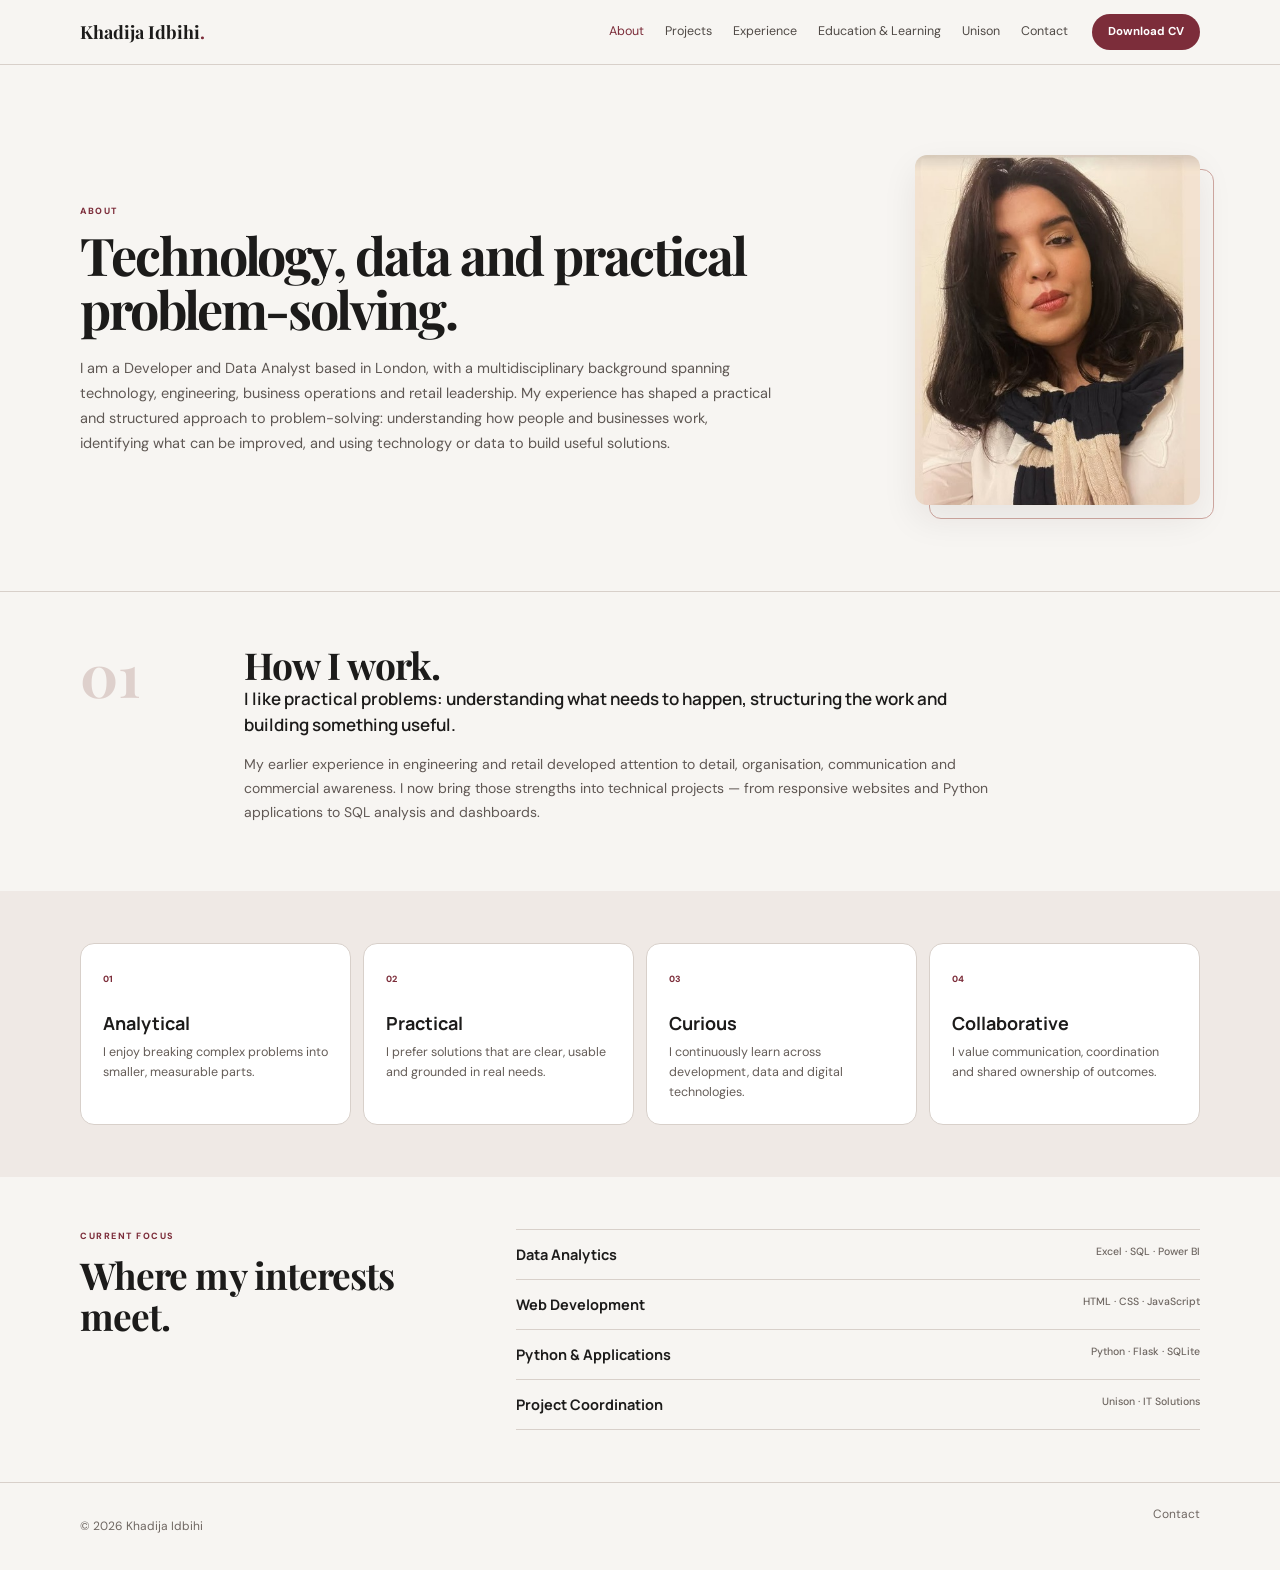
==== commit 5f57c028: "update" ====
--- a/about.html
+++ b/about.html
@@ -1,24 +1,112 @@
 <!DOCTYPE html><html lang="en"><head><meta charset="UTF-8"><meta name="viewport" content="width=device-width, initial-scale=1.0"><title>About | Khadija Idbihi</title><link rel="preconnect" href="https://fonts.googleapis.com"><link rel="preconnect" href="https://fonts.gstatic.com" crossorigin><link href="https://fonts.googleapis.com/css2?family=DM+Sans:wght@400;500;600;700&family=Manrope:wght@500;600;700;800&family=Playfair+Display:wght@600;700&display=swap" rel="stylesheet"><link rel="stylesheet" href="./css/style.css"><script defer src="./js/site.js"></script><style>
-/* About page layout override — self-contained so only this file needs replacing */
-.about-hero-grid{display:grid;grid-template-columns:minmax(0,1.35fr) minmax(280px,.65fr);gap:clamp(3rem,7vw,7rem);align-items:center;min-height:560px;padding-block:clamp(4rem,7vw,7rem)}
-.about-hero-grid h1{font-size:clamp(3.25rem,5.4vw,5.7rem);line-height:.98;max-width:820px;margin:.65rem 0 1.6rem}
-.about-intro{font-size:1.08rem;line-height:1.8;max-width:760px}
-.about-portrait{justify-self:end;width:min(100%,360px);margin:0}
-.about-portrait img{display:block;width:100%;aspect-ratio:4/5;object-fit:cover;border-radius:180px 180px 24px 24px}
-.story-grid{display:grid;grid-template-columns:170px minmax(0,820px);gap:clamp(2rem,6vw,7rem);align-items:start}
-.story-number{font-family:'Playfair Display',serif;font-size:5rem;line-height:1;color:#ded0cc}
-.story-grid h2,.about-focus h2{font-size:clamp(2.4rem,4vw,4rem);line-height:1.05;margin-top:0}
-.story-grid .lead{font-size:1.3rem;line-height:1.55}
-.values-grid{grid-template-columns:repeat(4,1fr);gap:0}
-.values-grid article{padding:2.1rem;border-right:1px solid rgba(40,30,30,.14)}
-.values-grid article:last-child{border-right:0}
-.about-focus{display:grid;grid-template-columns:.8fr 1.2fr;gap:clamp(3rem,8vw,8rem);align-items:start}
-.interest-lines a{padding:1.35rem 0;font-size:1.12rem}
-@media(max-width:900px){.about-hero-grid{grid-template-columns:1fr .55fr;gap:2.5rem;min-height:auto}.about-hero-grid h1{font-size:clamp(2.8rem,6.5vw,4.5rem)}.story-grid{grid-template-columns:90px 1fr;gap:2rem}.values-grid{grid-template-columns:repeat(2,1fr)}.about-focus{grid-template-columns:1fr;gap:2rem}}
-@media(max-width:640px){.about-hero-grid{grid-template-columns:1fr;padding-block:3rem}.about-hero-grid h1{font-size:clamp(2.6rem,13vw,3.8rem)}.about-portrait{justify-self:start;width:min(82%,320px)}.story-grid{grid-template-columns:1fr}.story-number{font-size:3.5rem}.values-grid{grid-template-columns:1fr}.values-grid article{border-right:0;border-bottom:1px solid rgba(40,30,30,.14)}.about-focus{grid-template-columns:1fr}}
+/* About page — aligned with the visual language of the homepage */
+.about-hero-grid{
+  display:grid;
+  grid-template-columns:minmax(0,1.25fr) 285px;
+  gap:58px;
+  align-items:center;
+  padding-block:46px;
+}
+.about-hero-grid h1{
+  font-size:clamp(38px,4.2vw,52px);
+  line-height:1.04;
+  max-width:720px;
+  margin:0;
+}
+.about-intro{
+  margin:20px 0 0;
+  max-width:700px;
+  font-size:14.5px;
+  line-height:1.72;
+  color:#5f5854;
+}
+.about-portrait{
+  margin:0;
+  width:100%;
+  max-width:285px;
+  justify-self:end;
+  position:relative;
+}
+.about-portrait:before{
+  content:'';
+  position:absolute;
+  inset:14px -14px -14px 14px;
+  border:1px solid var(--rose);
+  border-radius:var(--radius);
+}
+.about-portrait img{
+  position:relative;
+  width:100%;
+  height:350px;
+  object-fit:cover;
+  object-position:center 35%;
+  border-radius:var(--radius);
+  box-shadow:var(--shadow);
+}
+.story-grid{
+  display:grid;
+  grid-template-columns:110px minmax(0,760px);
+  gap:54px;
+  align-items:start;
+}
+.story-number{
+  font-family:'Playfair Display',serif;
+  font-size:3.7rem;
+  line-height:1;
+  color:#ded0cc;
+}
+.story-grid h2,.about-focus h2{
+  font-size:clamp(27px,2.9vw,38px);
+  line-height:1.12;
+  margin-top:0;
+}
+.story-grid .lead{
+  font-size:17px;
+  line-height:1.58;
+}
+.story-grid p:not(.lead){
+  font-size:14px;
+  line-height:1.7;
+}
+.values-grid{grid-template-columns:repeat(4,1fr);gap:12px}
+.values-grid article{padding:22px}
+.values-grid h3{font-size:18px;margin:22px 0 7px}
+.values-grid p{font-size:12.5px;line-height:1.6}
+.about-focus{
+  display:grid;
+  grid-template-columns:.72fr 1.28fr;
+  gap:52px;
+  align-items:start;
+}
+.interest-lines a{padding:15px 0;font-size:14.5px}
+.interest-lines span{font-size:10.5px}
+
+@media(max-width:1000px){
+  .about-hero-grid{grid-template-columns:1fr 250px;gap:38px}
+  .about-portrait{max-width:250px}
+  .about-portrait img{height:315px}
+  .story-grid{grid-template-columns:80px 1fr;gap:32px}
+  .about-focus{grid-template-columns:1fr;gap:28px}
+  .values-grid{grid-template-columns:repeat(2,1fr)}
+}
+@media(max-width:700px){
+  .about-hero-grid{grid-template-columns:1fr;gap:28px;padding-block:34px}
+  .about-hero-grid h1{font-size:36px}
+  .about-intro{font-size:13.5px}
+  .about-portrait{justify-self:start;width:82%;max-width:270px;margin-inline:auto}
+  .about-portrait img{height:auto;aspect-ratio:4/5}
+  .story-grid{grid-template-columns:1fr;gap:15px}
+  .story-number{font-size:3rem}
+  .story-grid h2,.about-focus h2{font-size:29px}
+  .values-grid{grid-template-columns:1fr}
+}
+@media(max-width:430px){
+  .about-hero-grid h1{font-size:33px}
+  .about-portrait{width:92%}
+}
 </style></head><body>
 <header class="site-header"><div class="container nav-wrap"><a class="logo" href="./index.html">Khadija Idbihi<span>.</span></a><button class="menu-toggle" aria-label="Open navigation" aria-expanded="false"><span></span><span></span><span></span></button><nav class="main-nav"><a class="active-link" href="./about.html">About</a><a href="./projects.html">Projects</a><a href="./experience.html">Experience</a><a href="./learning.html">Education & Learning</a><a href="./unison.html">Unison</a><a href="./contact.html">Contact</a></nav><a class="btn btn-dark btn-small nav-cv" href="./assets/Khadija_Idbihi_Tech_CV.pdf" download>Download CV</a></div></header>
-<main><section class="page-hero"><div class="container about-hero-grid"><div><p class="eyebrow">ABOUT</p><h1>Technology, data and<br>practical problem-solving.</h1><p class="about-intro">I am a Developer and Data Analyst based in London, with a multidisciplinary background spanning technology, engineering, business operations and retail leadership. My experience has shaped a practical and structured approach to problem-solving: understanding how people and businesses work, identifying what can be improved, and using technology or data to build useful solutions.</p></div><figure class="about-portrait"><img src="./images/khadija-profile.jpg" alt="Portrait of Khadija Idbihi"></figure></div></section>
+<main><section class="page-hero"><div class="container about-hero-grid"><div><p class="eyebrow">ABOUT</p><h1>Technology, data and practical problem-solving.</h1><p class="about-intro">I am a Developer and Data Analyst based in London, with a multidisciplinary background spanning technology, engineering, business operations and retail leadership. My experience has shaped a practical and structured approach to problem-solving: understanding how people and businesses work, identifying what can be improved, and using technology or data to build useful solutions.</p></div><figure class="about-portrait"><img src="./images/khadija-profile.jpg" alt="Portrait of Khadija Idbihi"></figure></div></section>
 <section class="section"><div class="container story-grid"><div class="story-number">01</div><div><h2>How I work.</h2><p class="lead">I like practical problems: understanding what needs to happen, structuring the work and building something useful.</p><p>My earlier experience in engineering and retail developed attention to detail, organisation, communication and commercial awareness. I now bring those strengths into technical projects — from responsive websites and Python applications to SQL analysis and dashboards.</p></div></div></section>
 <section class="section section-soft"><div class="container values-grid"><article><span>01</span><h3>Analytical</h3><p>I enjoy breaking complex problems into smaller, measurable parts.</p></article><article><span>02</span><h3>Practical</h3><p>I prefer solutions that are clear, usable and grounded in real needs.</p></article><article><span>03</span><h3>Curious</h3><p>I continuously learn across development, data and digital technologies.</p></article><article><span>04</span><h3>Collaborative</h3><p>I value communication, coordination and shared ownership of outcomes.</p></article></div></section>
 <section class="section"><div class="container about-focus"><div><p class="section-label">CURRENT FOCUS</p><h2>Where my interests meet.</h2></div><div class="interest-lines"><a href="./projects.html">Data Analytics <span>Excel · SQL · Power BI</span></a><a href="./projects.html">Web Development <span>HTML · CSS · JavaScript</span></a><a href="./projects.html">Python & Applications <span>Python · Flask · SQLite</span></a><a href="./unison.html">Project Coordination <span>Unison · IT Solutions</span></a></div></div></section></main>
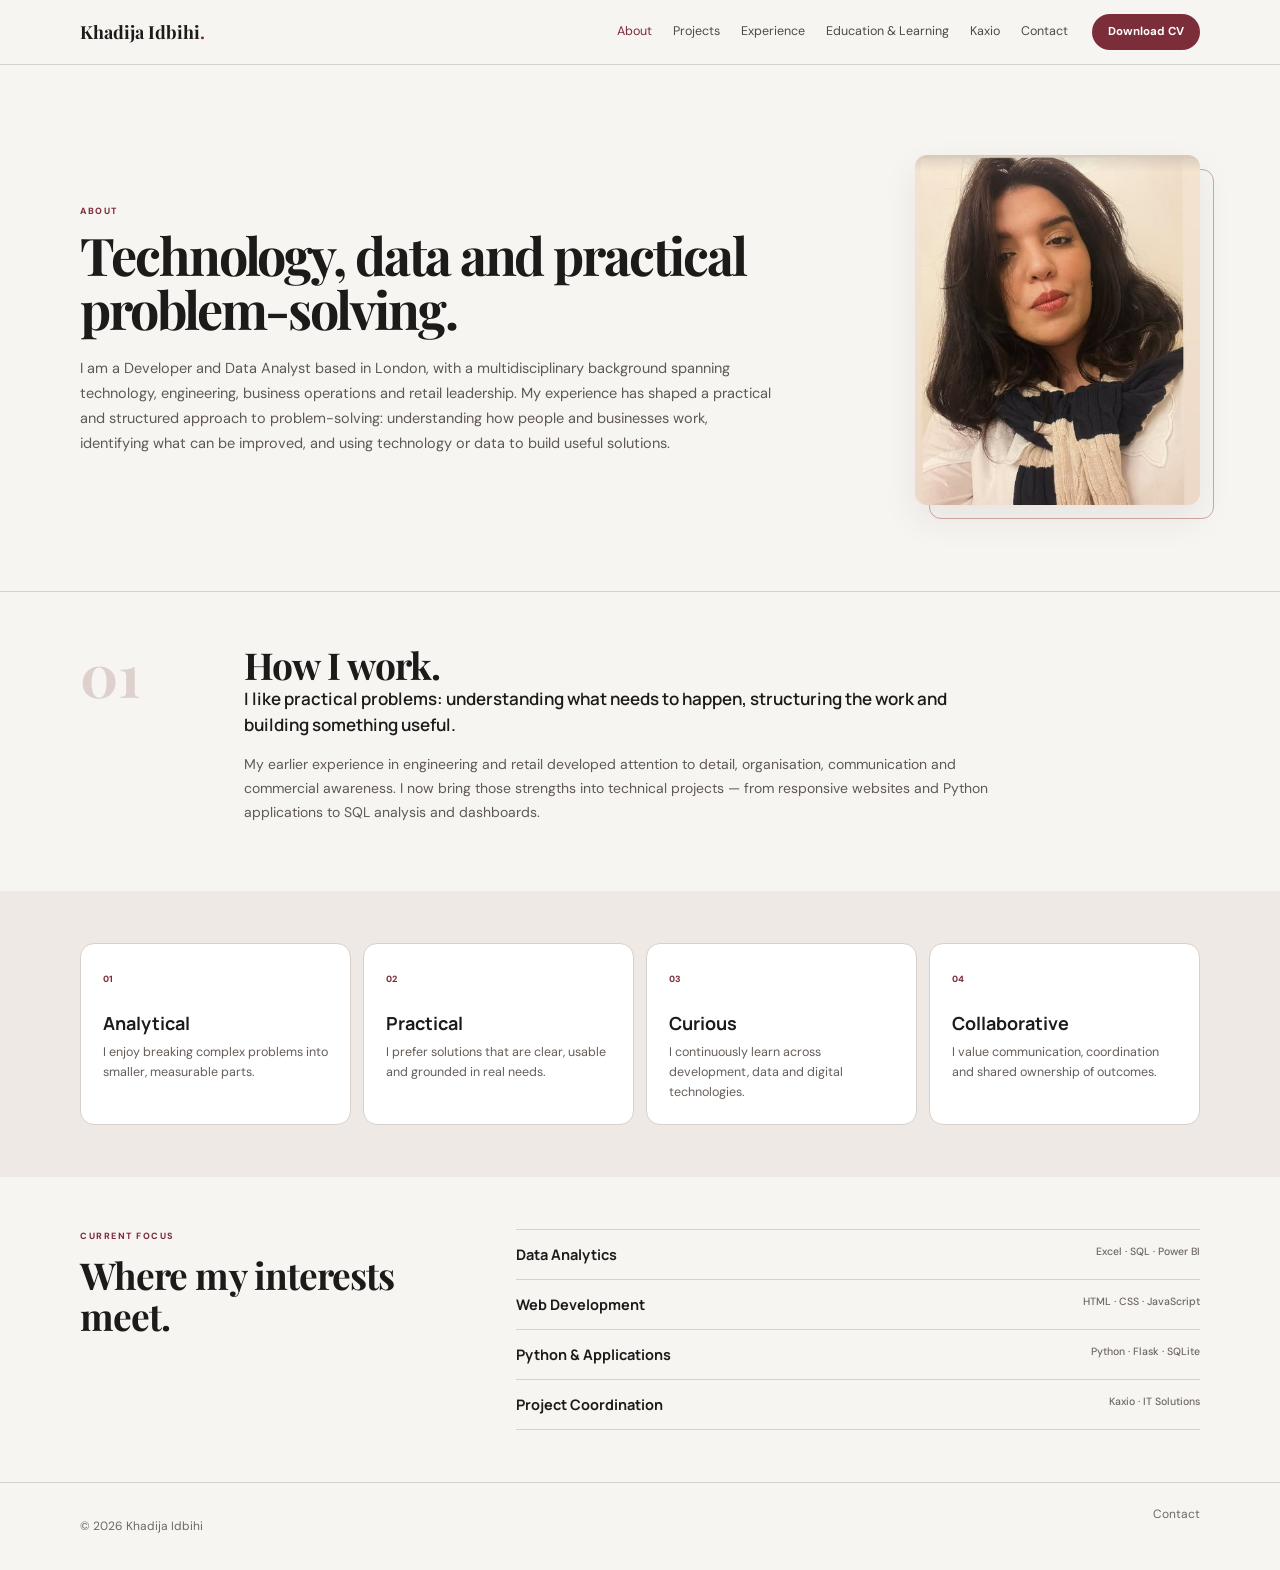
==== commit b7f9f71a: "kaxio" ====
--- a/about.html
+++ b/about.html
@@ -105,9 +105,9 @@
   .about-portrait{width:92%}
 }
 </style></head><body>
-<header class="site-header"><div class="container nav-wrap"><a class="logo" href="./index.html">Khadija Idbihi<span>.</span></a><button class="menu-toggle" aria-label="Open navigation" aria-expanded="false"><span></span><span></span><span></span></button><nav class="main-nav"><a class="active-link" href="./about.html">About</a><a href="./projects.html">Projects</a><a href="./experience.html">Experience</a><a href="./learning.html">Education & Learning</a><a href="./unison.html">Unison</a><a href="./contact.html">Contact</a></nav><a class="btn btn-dark btn-small nav-cv" href="./assets/Khadija_Idbihi_Tech_CV.pdf" download>Download CV</a></div></header>
+<header class="site-header"><div class="container nav-wrap"><a class="logo" href="./index.html">Khadija Idbihi<span>.</span></a><button class="menu-toggle" aria-label="Open navigation" aria-expanded="false"><span></span><span></span><span></span></button><nav class="main-nav"><a class="active-link" href="./about.html">About</a><a href="./projects.html">Projects</a><a href="./experience.html">Experience</a><a href="./learning.html">Education & Learning</a><a href="./kaxio.html">Kaxio</a><a href="./contact.html">Contact</a></nav><a class="btn btn-dark btn-small nav-cv" href="./assets/Khadija_Idbihi_Tech_CV.pdf" download>Download CV</a></div></header>
 <main><section class="page-hero"><div class="container about-hero-grid"><div><p class="eyebrow">ABOUT</p><h1>Technology, data and practical problem-solving.</h1><p class="about-intro">I am a Developer and Data Analyst based in London, with a multidisciplinary background spanning technology, engineering, business operations and retail leadership. My experience has shaped a practical and structured approach to problem-solving: understanding how people and businesses work, identifying what can be improved, and using technology or data to build useful solutions.</p></div><figure class="about-portrait"><img src="./images/khadija-profile.jpg" alt="Portrait of Khadija Idbihi"></figure></div></section>
 <section class="section"><div class="container story-grid"><div class="story-number">01</div><div><h2>How I work.</h2><p class="lead">I like practical problems: understanding what needs to happen, structuring the work and building something useful.</p><p>My earlier experience in engineering and retail developed attention to detail, organisation, communication and commercial awareness. I now bring those strengths into technical projects — from responsive websites and Python applications to SQL analysis and dashboards.</p></div></div></section>
 <section class="section section-soft"><div class="container values-grid"><article><span>01</span><h3>Analytical</h3><p>I enjoy breaking complex problems into smaller, measurable parts.</p></article><article><span>02</span><h3>Practical</h3><p>I prefer solutions that are clear, usable and grounded in real needs.</p></article><article><span>03</span><h3>Curious</h3><p>I continuously learn across development, data and digital technologies.</p></article><article><span>04</span><h3>Collaborative</h3><p>I value communication, coordination and shared ownership of outcomes.</p></article></div></section>
-<section class="section"><div class="container about-focus"><div><p class="section-label">CURRENT FOCUS</p><h2>Where my interests meet.</h2></div><div class="interest-lines"><a href="./projects.html">Data Analytics <span>Excel · SQL · Power BI</span></a><a href="./projects.html">Web Development <span>HTML · CSS · JavaScript</span></a><a href="./projects.html">Python & Applications <span>Python · Flask · SQLite</span></a><a href="./unison.html">Project Coordination <span>Unison · IT Solutions</span></a></div></div></section></main>
+<section class="section"><div class="container about-focus"><div><p class="section-label">CURRENT FOCUS</p><h2>Where my interests meet.</h2></div><div class="interest-lines"><a href="./projects.html">Data Analytics <span>Excel · SQL · Power BI</span></a><a href="./projects.html">Web Development <span>HTML · CSS · JavaScript</span></a><a href="./projects.html">Python & Applications <span>Python · Flask · SQLite</span></a><a href="./kaxio.html">Project Coordination <span>Kaxio · IT Solutions</span></a></div></div></section></main>
 <footer class="site-footer"><div class="container footer-wrap"><p>© <span data-current-year></span> Khadija Idbihi</p><a href="./contact.html">Contact</a></div></footer></body></html>
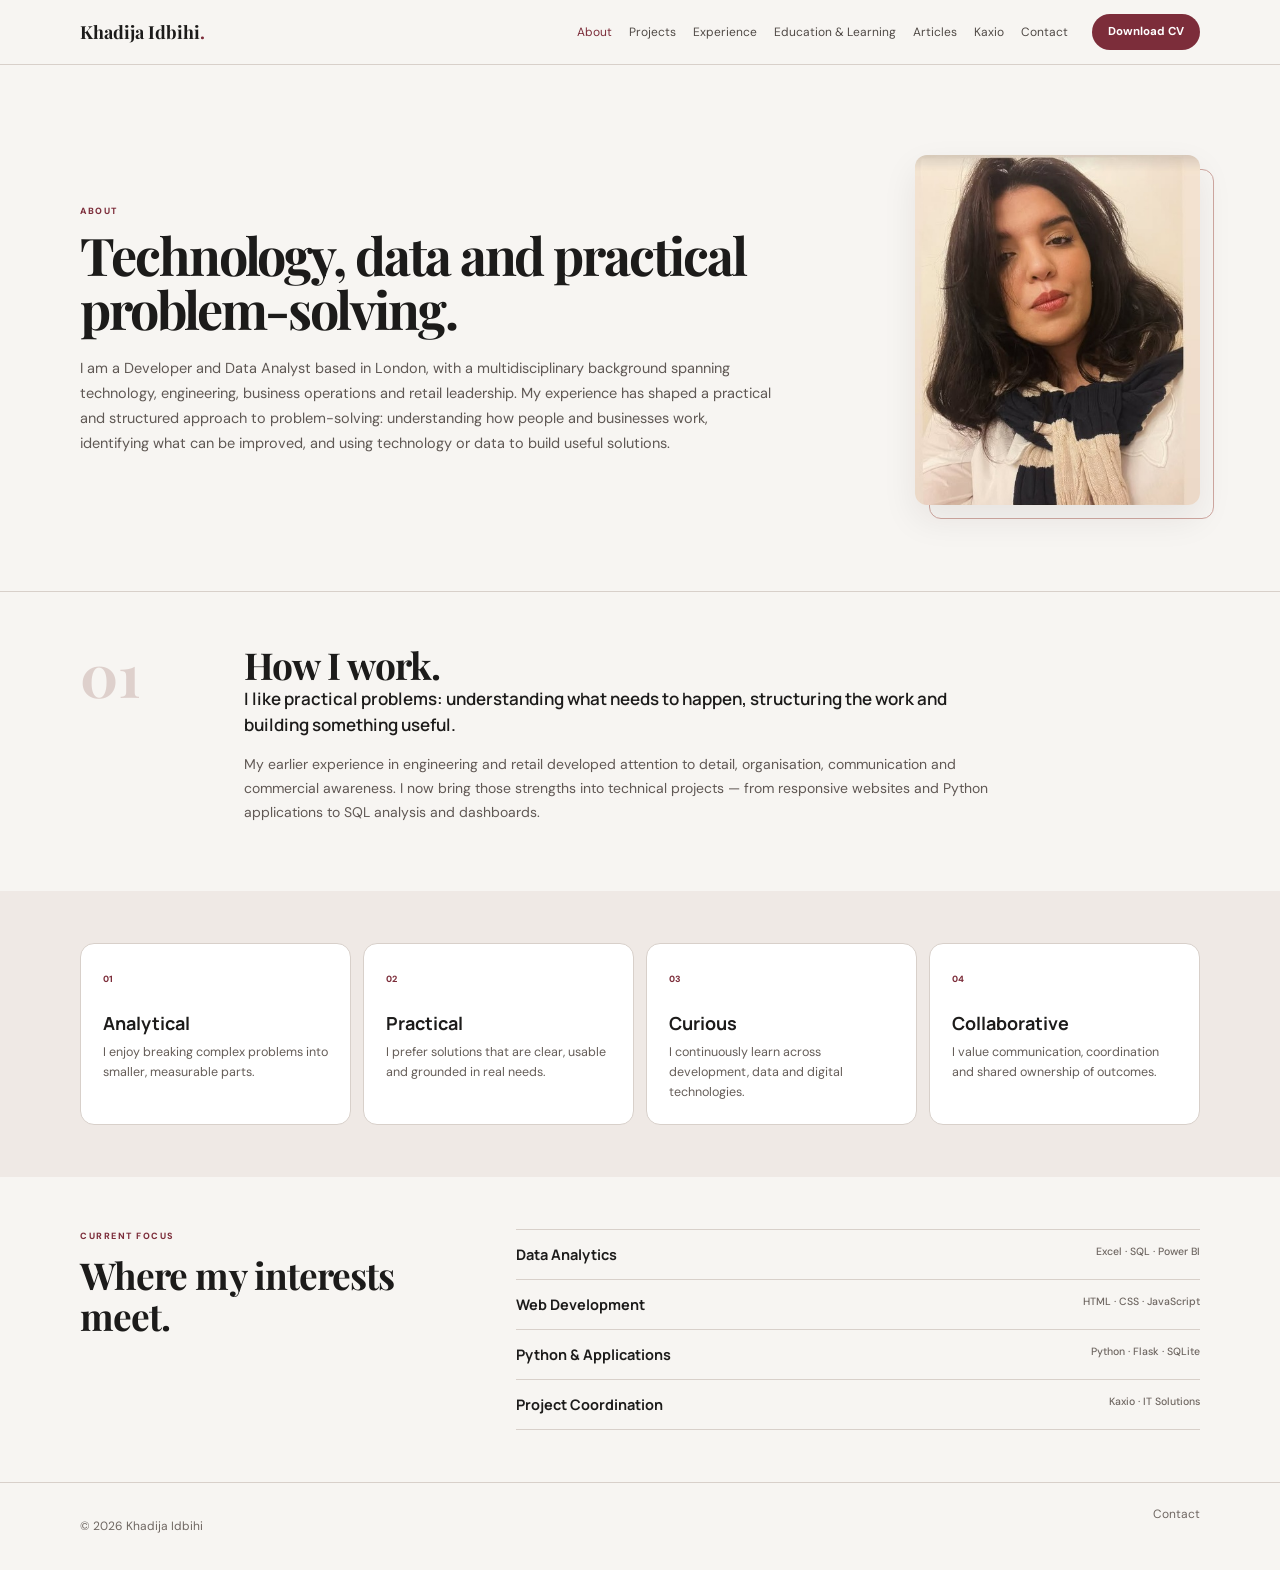
==== commit 67d553f0: "articles + job analyzer" ====
--- a/about.html
+++ b/about.html
@@ -105,7 +105,7 @@
   .about-portrait{width:92%}
 }
 </style></head><body>
-<header class="site-header"><div class="container nav-wrap"><a class="logo" href="./index.html">Khadija Idbihi<span>.</span></a><button class="menu-toggle" aria-label="Open navigation" aria-expanded="false"><span></span><span></span><span></span></button><nav class="main-nav"><a class="active-link" href="./about.html">About</a><a href="./projects.html">Projects</a><a href="./experience.html">Experience</a><a href="./learning.html">Education & Learning</a><a href="./kaxio.html">Kaxio</a><a href="./contact.html">Contact</a></nav><a class="btn btn-dark btn-small nav-cv" href="./assets/Khadija_Idbihi_Tech_CV.pdf" download>Download CV</a></div></header>
+<header class="site-header"><div class="container nav-wrap"><a class="logo" href="./index.html">Khadija Idbihi<span>.</span></a><button class="menu-toggle" aria-label="Open navigation" aria-expanded="false"><span></span><span></span><span></span></button><nav class="main-nav"><a class="active-link" href="./about.html">About</a><a href="./projects.html">Projects</a><a href="./experience.html">Experience</a><a href="./learning.html">Education & Learning</a><a href="./articles.html">Articles</a><a href="./kaxio.html">Kaxio</a><a href="./contact.html">Contact</a></nav><a class="btn btn-dark btn-small nav-cv" href="./assets/Khadija_Idbihi_Tech_CV.pdf" download>Download CV</a></div></header>
 <main><section class="page-hero"><div class="container about-hero-grid"><div><p class="eyebrow">ABOUT</p><h1>Technology, data and practical problem-solving.</h1><p class="about-intro">I am a Developer and Data Analyst based in London, with a multidisciplinary background spanning technology, engineering, business operations and retail leadership. My experience has shaped a practical and structured approach to problem-solving: understanding how people and businesses work, identifying what can be improved, and using technology or data to build useful solutions.</p></div><figure class="about-portrait"><img src="./images/khadija-profile.jpg" alt="Portrait of Khadija Idbihi"></figure></div></section>
 <section class="section"><div class="container story-grid"><div class="story-number">01</div><div><h2>How I work.</h2><p class="lead">I like practical problems: understanding what needs to happen, structuring the work and building something useful.</p><p>My earlier experience in engineering and retail developed attention to detail, organisation, communication and commercial awareness. I now bring those strengths into technical projects — from responsive websites and Python applications to SQL analysis and dashboards.</p></div></div></section>
 <section class="section section-soft"><div class="container values-grid"><article><span>01</span><h3>Analytical</h3><p>I enjoy breaking complex problems into smaller, measurable parts.</p></article><article><span>02</span><h3>Practical</h3><p>I prefer solutions that are clear, usable and grounded in real needs.</p></article><article><span>03</span><h3>Curious</h3><p>I continuously learn across development, data and digital technologies.</p></article><article><span>04</span><h3>Collaborative</h3><p>I value communication, coordination and shared ownership of outcomes.</p></article></div></section>
--- a/css/style.css
+++ b/css/style.css
@@ -347,3 +347,75 @@
   .unison-hero h1{font-size:36px}
   .filter-bar{grid-template-columns:1fr}
 }
+
+/* ============================================================
+   Articles — data-driven editorial section
+   Future posts are managed from js/articles-data.js
+   ============================================================ */
+@media(min-width:701px){
+  .main-nav{gap:17px}
+  .main-nav a{font-size:12px}
+}
+
+.home-articles{border-top:1px solid var(--line);background:#fbfaf8}
+.home-articles-grid{display:grid;grid-template-columns:repeat(2,minmax(0,1fr));gap:16px}
+.home-article-card{background:var(--surface);border:1px solid var(--line);border-radius:14px;padding:24px;min-height:245px;display:flex;flex-direction:column;transition:.2s}
+.home-article-card:hover{transform:translateY(-2px);box-shadow:var(--shadow)}
+.home-article-meta,.article-card-meta{display:flex;justify-content:space-between;gap:18px;font-size:9px;text-transform:uppercase;letter-spacing:.09em;font-weight:800;color:var(--muted)}
+.home-article-meta span:first-child,.article-card-meta span:first-child{color:var(--burgundy)}
+.home-article-card h3{font:700 24px/1.18 'Playfair Display',serif;letter-spacing:-.025em;margin:20px 0 10px}
+.home-article-card h3 a:hover,.article-card h2 a:hover{color:var(--burgundy)}
+.home-article-card p{font-size:13px;line-height:1.65;color:#655d58;margin:0 0 22px}
+.home-article-card .arrow-link{margin-top:auto}
+
+.articles-page-section{padding-top:38px}
+.articles-toolbar{display:flex;justify-content:space-between;gap:24px;align-items:end;margin-bottom:28px}
+.articles-toolbar h2{font:700 clamp(28px,3vw,42px)/1.08 'Playfair Display',serif;letter-spacing:-.03em;margin:0}
+.article-count{font-size:11px;color:var(--muted);font-weight:700}
+.articles-grid{display:grid;grid-template-columns:repeat(2,minmax(0,1fr));gap:22px}
+.article-card{background:var(--surface);border:1px solid var(--line);border-radius:var(--radius);overflow:hidden;display:flex;flex-direction:column;min-width:0;transition:.2s}
+.article-card:hover{transform:translateY(-3px);box-shadow:var(--shadow)}
+.article-card-cover{aspect-ratio:16/7;display:flex;align-items:flex-end;padding:20px;position:relative;overflow:hidden;background:
+  radial-gradient(circle at 85% 25%,rgba(207,167,160,.55),transparent 28%),
+  linear-gradient(135deg,#1f171a 0%,#5e202b 62%,#7c2d3a 100%);color:#fff}
+.article-card-cover:after{content:'';position:absolute;width:220px;height:220px;border:1px solid rgba(255,255,255,.17);border-radius:50%;right:-55px;top:-85px}
+.article-card-cover span{font-size:9px;font-weight:800;letter-spacing:.16em;position:relative;z-index:1}
+.article-card-body{padding:22px;display:flex;flex-direction:column;flex:1}
+.article-card h2{font:700 27px/1.15 'Playfair Display',serif;letter-spacing:-.03em;margin:15px 0 9px}
+.article-card p{font-size:13.5px;line-height:1.65;color:#655d58;margin:0 0 22px}
+.article-card-footer{display:flex;justify-content:space-between;align-items:center;gap:18px;margin-top:auto;border-top:1px solid var(--line);padding-top:15px}
+.article-card-footer>span{font-size:10px;color:var(--muted);font-weight:700}
+.articles-empty{text-align:center;padding:60px 20px;border:1px dashed var(--line);border-radius:var(--radius)}
+.articles-empty h3{font:700 26px 'Playfair Display',serif;margin:0 0 8px}.articles-empty p{color:var(--muted);margin:0}
+
+.article-reading-container{width:min(calc(100% - 48px),780px);margin-inline:auto}
+.article-hero{padding:72px 0 42px;border-bottom:1px solid var(--line)}
+.article-hero h1{font:700 clamp(43px,5.2vw,66px)/1.03 'Playfair Display',serif;letter-spacing:-.045em;margin:0 0 18px}
+.article-subtitle{font:500 18px/1.7 'Manrope',sans-serif;color:#5d5551;margin:0;max-width:760px}
+.article-meta-line{display:flex;gap:10px;align-items:center;margin-top:22px;font-size:11px;color:var(--muted);font-weight:700}
+.article-tags{margin-top:17px}
+.article-cover-band{background:linear-gradient(120deg,#1f171a,#7c2d3a);min-height:165px;display:flex;align-items:center;color:#fff}
+.article-cover-band span{font-size:10px;font-weight:800;letter-spacing:.22em}
+.article-body{padding-top:58px;padding-bottom:66px}
+.article-body>p{font-size:17px;line-height:1.86;color:#3f3a37;margin:0 0 23px}
+.article-body h2{font:700 32px/1.17 'Playfair Display',serif;letter-spacing:-.03em;margin:48px 0 17px;color:var(--ink)}
+.article-body blockquote{font:600 24px/1.48 'Playfair Display',serif;color:var(--burgundy);border-left:3px solid var(--rose);margin:38px 0;padding:4px 0 4px 24px}
+.article-note{background:#f1e9e6;border:1px solid #decfca;border-radius:12px;padding:20px 22px;font-size:13px;line-height:1.65;color:#514945;margin-top:36px}
+.article-back-section{border-top:1px solid var(--line);padding:28px 0 52px}
+
+@media(max-width:700px){
+  .home-articles-grid,.articles-grid{grid-template-columns:1fr}
+  .articles-toolbar{align-items:flex-start;flex-direction:column;margin-bottom:22px}
+  .article-reading-container{width:min(calc(100% - 28px),780px)}
+  .article-hero{padding:44px 0 32px}
+  .article-hero h1{font-size:39px}
+  .article-subtitle{font-size:15px}
+  .article-body{padding-top:40px;padding-bottom:48px}
+  .article-body>p{font-size:15.5px;line-height:1.78}
+  .article-body h2{font-size:28px;margin-top:38px}
+  .article-card h2{font-size:23px}
+  .article-card-footer{align-items:flex-start;flex-direction:column}
+}
+
+.home-article-card:only-child{grid-column:1/-1;max-width:760px}
+.article-card:only-child{grid-column:1/-1;max-width:820px}
